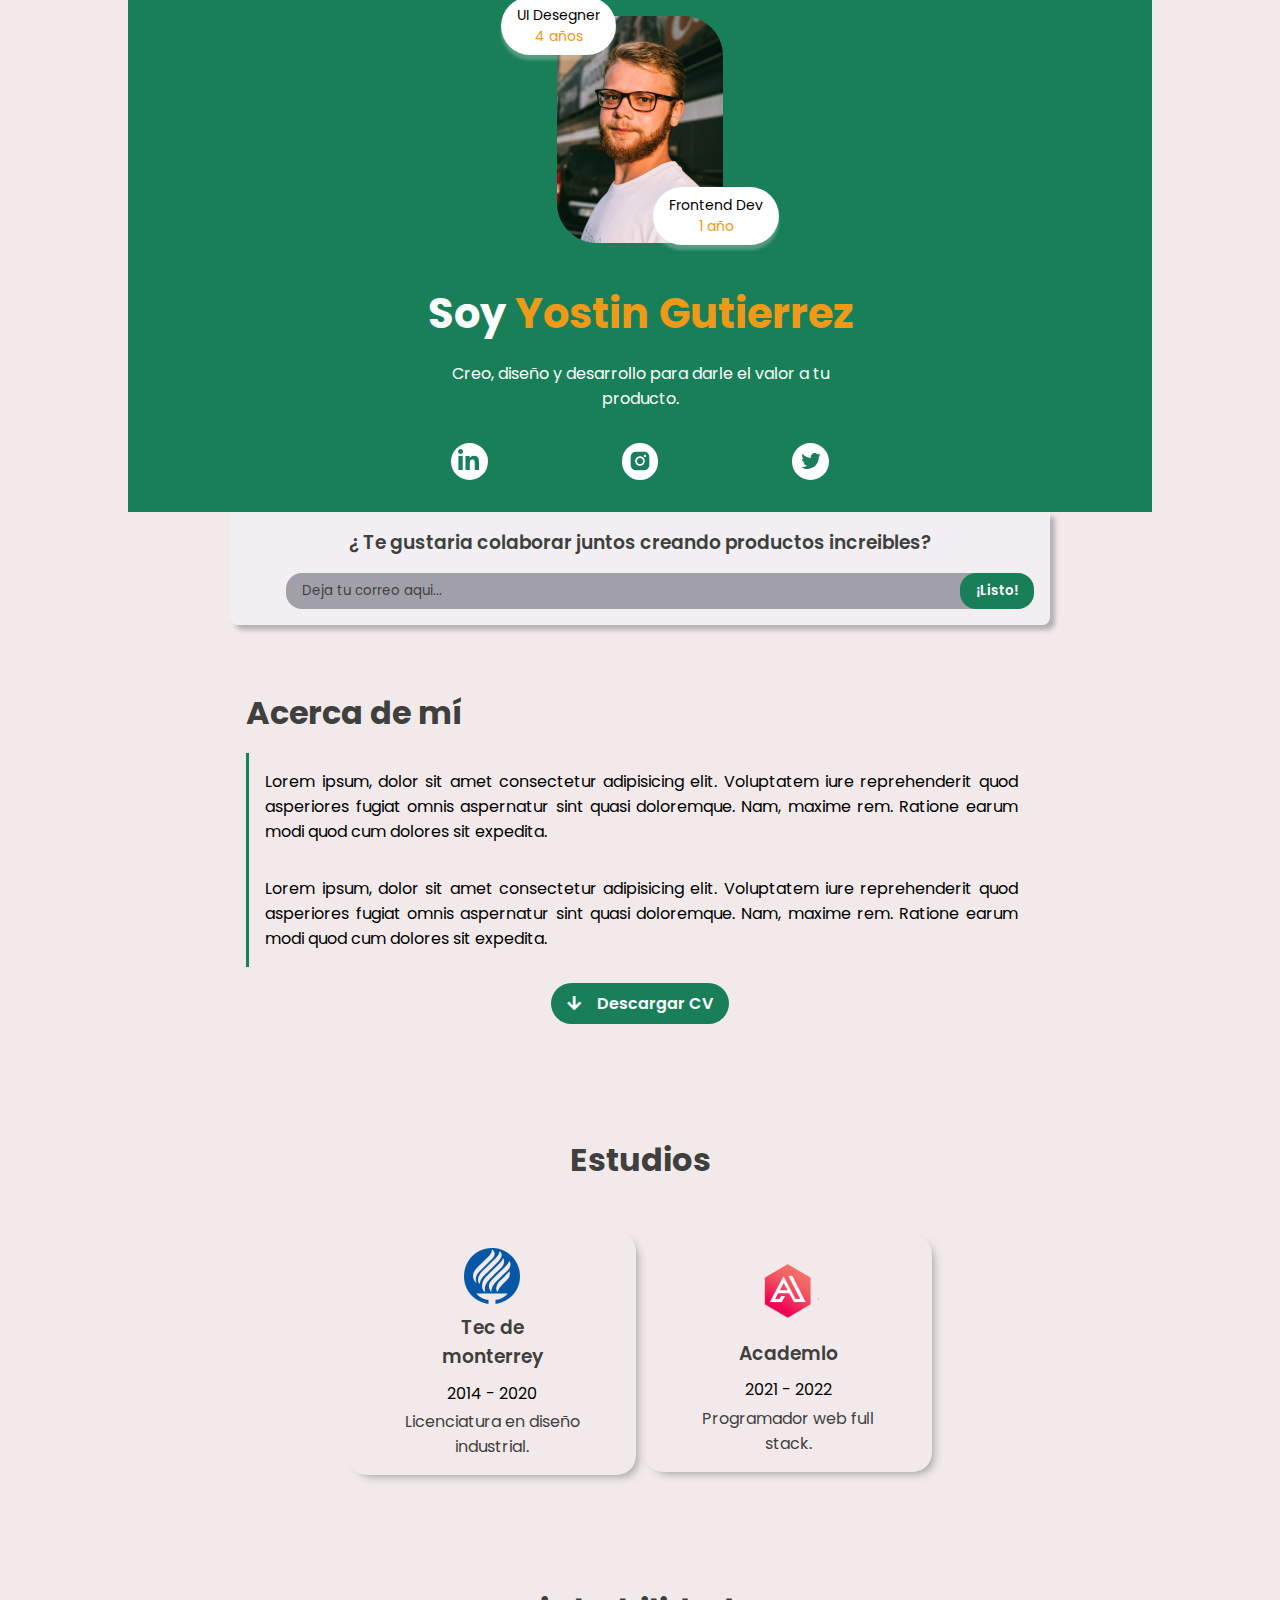
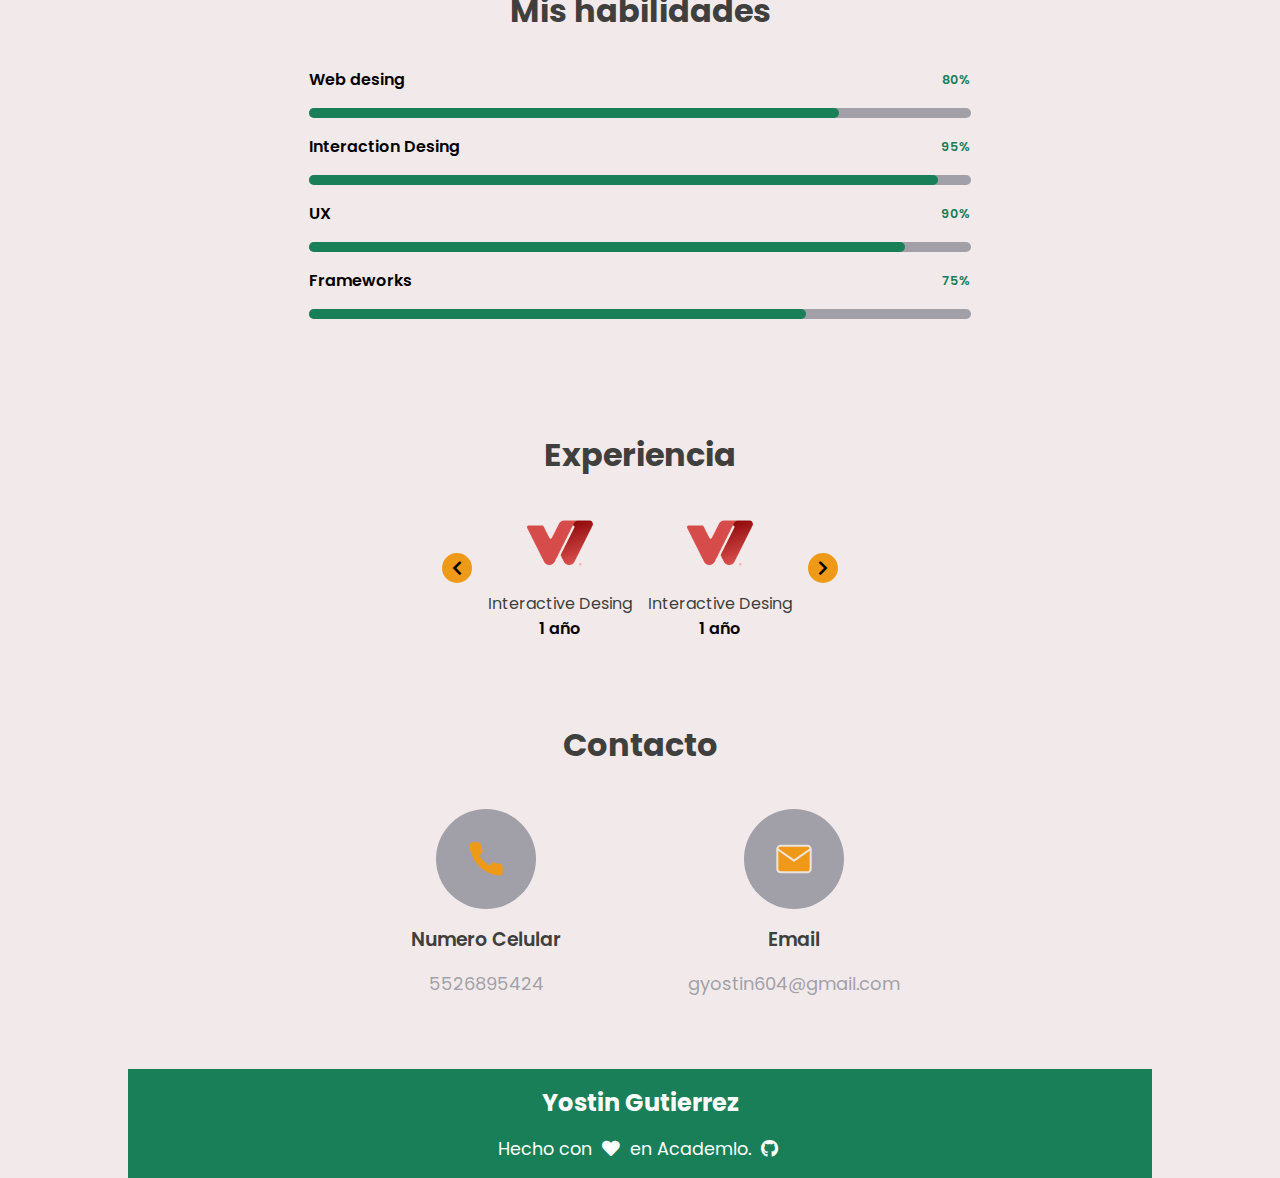
==== index.html @ bbc4c065 "casi listo el desktop" ====
<!DOCTYPE html>
<html lang="en">
<head>
    <meta charset="UTF-8">
    <meta http-equiv="X-UA-Compatible" content="IE=edge">
    <meta name="viewport" content="width=device-width, initial-scale=1.0">
    <title>Porfolio - Yostin</title>

    <!-- icon web -->
    <link rel="icon" href="./Logos-Imágenes/Google.png">

    <!-- cdn´s -->
    <link rel="stylesheet" href="https://cdnjs.cloudflare.com/ajax/libs/font-awesome/5.15.4/css/all.min.css" />
    <link rel="stylesheet" href="https://cdn.jsdelivr.net/npm/swiper@8/swiper-bundle.min.css" />

    <!-- style -->
    <link rel="stylesheet" href="./src/style.css">
</head>
<body>

  <div class="content">
    <section class="profile">
        <div class="content__profile">
            <div class="photo__profile">
              <p class="uiD">
                UI Desegner
                <span class="years">4 años</span>
              </p>
              <div class="profile__img">
                <img src="../Logos-Imágenes/person 2.png" alt="dev" />
              </div>
              <p class="tecnology">
                Frontend Dev
                <span class="years"> 1 año</span>
              </p>
            </div>

            <div class="content__title">
              <div class="title">
                <h1>Soy <span class="years">Yostin Gutierrez</span></h1>
              </div>

              <div class="description">
                <p class="description__paragraph">
                  Creo, diseño y desarrollo para darle el valor a tu producto.
                </p>
              </div>
            </div>
        </div>

          <div class="content__socials">
            <div class="social">
              <div class="redes">
                <svg
                  width="24"
                  height="24"
                  viewBox="0 0 24 24"
                  fill="none"
                  xmlns="http://www.w3.org/2000/svg"
                >
                  <g clip-path="url(#clip0_55_764)">
                    <path
                      d="M5.74446 21H1.39071V6.9795H5.74446V21ZM3.56496 5.067C2.17296 5.067 1.04346 3.9135 1.04346 2.5215C1.04346 1.85276 1.30911 1.2114 1.78199 0.73853C2.25486 0.265657 2.89621 0 3.56496 0C4.2337 0 4.87505 0.265657 5.34793 0.73853C5.8208 1.2114 6.08646 1.85276 6.08646 2.5215C6.08646 3.9135 4.95696 5.067 3.56496 5.067ZM22.039 21H17.695V14.175C17.695 12.5482 17.662 10.4625 15.4315 10.4625C13.168 10.4625 12.8207 12.2295 12.8207 14.058V21H8.47146V6.9795H12.6467V8.892H12.7075C13.2887 7.79025 14.7085 6.62775 16.8265 6.62775C21.2327 6.62775 22.0427 9.5295 22.0427 13.2983V21H22.039Z"
                      fill="#197F5B"
                    />
                  </g>
                  <defs>
                    <clipPath id="clip0_55_764">
                      <rect width="24" height="24" fill="white" />
                    </clipPath>
                  </defs>
                </svg>
              </div>

              <div class="redes">
                <svg
                  width="24"
                  height="24"
                  viewBox="0 0 24 24"
                  fill="none"
                  xmlns="http://www.w3.org/2000/svg"
                >
                  <path
                    d="M12.0001 8.87579C10.2798 8.87579 8.8759 10.2797 8.8759 12C8.8759 13.7203 10.2798 15.1242 12.0001 15.1242C13.7204 15.1242 15.1243 13.7203 15.1243 12C15.1243 10.2797 13.7204 8.87579 12.0001 8.87579ZM21.3704 12C21.3704 10.7063 21.3822 9.42423 21.3095 8.13282C21.2368 6.63282 20.8947 5.30157 19.7978 4.2047C18.6986 3.10548 17.3697 2.76564 15.8697 2.69298C14.5759 2.62033 13.2939 2.63204 12.0025 2.63204C10.7087 2.63204 9.42668 2.62033 8.13527 2.69298C6.63527 2.76564 5.30402 3.10783 4.20714 4.2047C3.10792 5.30392 2.76808 6.63282 2.69542 8.13282C2.62277 9.42657 2.63449 10.7086 2.63449 12C2.63449 13.2914 2.62277 14.5758 2.69542 15.8672C2.76808 17.3672 3.11027 18.6984 4.20714 19.7953C5.30636 20.8945 6.63527 21.2344 8.13527 21.307C9.42902 21.3797 10.7111 21.368 12.0025 21.368C13.2962 21.368 14.5782 21.3797 15.8697 21.307C17.3697 21.2344 18.7009 20.8922 19.7978 19.7953C20.897 18.6961 21.2368 17.3672 21.3095 15.8672C21.3845 14.5758 21.3704 13.2938 21.3704 12V12ZM12.0001 16.807C9.33996 16.807 7.19308 14.6602 7.19308 12C7.19308 9.33985 9.33996 7.19298 12.0001 7.19298C14.6603 7.19298 16.8072 9.33985 16.8072 12C16.8072 14.6602 14.6603 16.807 12.0001 16.807ZM17.004 8.11876C16.3829 8.11876 15.8814 7.6172 15.8814 6.99611C15.8814 6.37501 16.3829 5.87345 17.004 5.87345C17.6251 5.87345 18.1267 6.37501 18.1267 6.99611C18.1269 7.14359 18.098 7.28966 18.0416 7.42595C17.9853 7.56224 17.9026 7.68607 17.7983 7.79036C17.694 7.89464 17.5702 7.97733 17.4339 8.03368C17.2976 8.09003 17.1515 8.11895 17.004 8.11876V8.11876Z"
                    fill="#197F5B"
                  />
                </svg>
              </div>

              <div class="redes">
                <svg
                  width="24"
                  height="24"
                  viewBox="0 0 24 24"
                  fill="none"
                  xmlns="http://www.w3.org/2000/svg"
                >
                  <path
                    d="M21.7499 5.96017C21.0327 6.26954 20.2522 6.4922 19.4483 6.57892C20.283 6.08306 20.908 5.2997 21.2061 4.37579C20.4229 4.8417 19.5649 5.16841 18.6702 5.34142C18.2962 4.94163 17.844 4.62315 17.3415 4.40581C16.8391 4.18847 16.2973 4.07693 15.7499 4.07813C13.535 4.07813 11.7538 5.87345 11.7538 8.07658C11.7538 8.38595 11.7913 8.69533 11.8522 8.99298C8.53584 8.81954 5.57802 7.23517 3.61162 4.80939C3.25332 5.42137 3.06556 6.1182 3.06787 6.82736C3.06787 8.21486 3.77334 9.43829 4.84912 10.1578C4.21515 10.1329 3.59602 9.9586 3.04209 9.64923V9.69845C3.04209 11.6414 4.41553 13.2516 6.24599 13.6219C5.9023 13.7112 5.54874 13.7568 5.19365 13.7578C4.93349 13.7578 4.6874 13.732 4.43896 13.6969C4.94521 15.2813 6.41943 16.4321 8.1749 16.4696C6.80146 17.5453 5.08115 18.1781 3.21318 18.1781C2.87803 18.1781 2.56865 18.1664 2.24756 18.1289C4.01943 19.2656 6.12177 19.9219 8.38583 19.9219C15.7358 19.9219 19.7577 13.8328 19.7577 8.54767C19.7577 8.37423 19.7577 8.20079 19.746 8.02736C20.5241 7.45782 21.2061 6.75236 21.7499 5.96017Z"
                    fill="#197F5B"
                  />
                </svg>
              </div>
            </div>
          </div>
    </section>

    <section class="colaboration">
        <h3 class="question">
            ¿ Te gustaria colaborar juntos creando productos increibles?
        </h3>
        
        <div class="email-contact">
            <input type="text" placeholder="Deja tu correo aqui...">
            <button class="btn">¡Listo!</button>
        </div>
    </section>

    <section class="about">
      <div class="content-about">
        <h2 class="about__title">
            Acerca de mí
        </h2>

        <article>
            <p class="about__paragraph">
                Lorem ipsum, dolor sit amet consectetur adipisicing elit. Voluptatem iure reprehenderit quod asperiores fugiat omnis aspernatur sint quasi doloremque. Nam, maxime rem. Ratione earum modi quod cum dolores sit expedita.
            </p>
            <p class="about__paragraph">
                Lorem ipsum, dolor sit amet consectetur adipisicing elit. Voluptatem iure reprehenderit quod asperiores fugiat omnis aspernatur sint quasi doloremque. Nam, maxime rem. Ratione earum modi quod cum dolores sit expedita.
            </p>
        </article>

        <div class="content__download">
            <i class="fa fa-arrow-down icon"></i>
            <a href="#" class="download" download="Yostin CV">Descargar CV</a>
        </div>
      </div>
    </section>

    <section class="studie">
        <h2 class="studies__title">
            Estudios
        </h2>

        <div class="studies__experience">
            <div class="hability">
                <img src="../Logos-Imágenes/Tec.png" alt="tec">

                <h3 class="hability__subtitle">
                    Tec de monterrey
                </h3>

                <p class="hability__date">
                    2014 - 2020
                </p>

                <p class="hability__description">
                    Licenciatura en diseño industrial.
                </p>
            </div>

            <div class="hability">
              <img src="./Logos-Imágenes/logo_academlo.png" alt="academlo">

              <h3 class="hability__subtitle">
                  Academlo
              </h3>

              <p class="hability__date">
                  2021 - 2022
              </p>

              <p class="hability__description">
                  Programador web full stack.
              </p>
          </div>
        </div>
    </section>

    <section class="content__skills">
        <h2 class="skill__title"> Mis habilidades</h2>
        <div class="skill">
            <div class="skill__range">
                <p class="skill__subtitle">
                Web desing
                </p>
                <span class="skill__percentage">80%</span>
            </div>
            <div class="skill__progress">
                <span></span>
            </div>

            <div class="skill__range">
                <p class="skill__subtitle">
                Interaction Desing
                </p>
                <span class="skill__percentage">95%</span>
            </div>
            <div class="skill__progress">
                <span></span>
            </div>

            <div class="skill__range">
                <p class="skill__subtitle">
                UX
                </p>
                <span class="skill__percentage">90%</span>
            </div>
            <div class="skill__progress">
                <span></span>
            </div>

            <div class="skill__range">
                <p class="skill__subtitle">
                Frameworks
                </p>
                <span class="skill__percentage">75%</span>
            </div>
            <div class="skill__progress">
                <span></span>
            </div>
        </div>
    </section>

    <section class="experience">
        <h2 class="exp__title"> Experiencia</h2>

        <div class="expe__items">
          <i class="fas fa-chevron-left fa-icon"></i>
          <div class="expe__item">
            <img src="../Logos-Imágenes/Wizeline.png" alt="Wizeline">
            <p class="item__subtitle">
              Interactive Desing
            </p>
            <span class="year">1 año</span>
          </div>

          <div class="expe__item">
            <img src="../Logos-Imágenes/Wizeline.png" alt="Wizeline">
            <p class="item__subtitle">
              Interactive Desing
            </p>
            <span class="year">1 año</span>
          </div>
          <i class="fas fa-chevron-right fa-icon"></i>
        </div>
    </section>

    <!-- falta mi portafolio -->

    <section class="contact">
        <h2 class="contact__title">Contacto</h2>

        <div class="contact__items">
            <div class="contact__item">
                <div class="contact__img">
                    <img src="../Iconos/phone.svg" alt="phone">
                </div>

                <p class="contact__description">
                    Numero Celular
                </p>

                <span class="contact__numbers">
                    5526895424
                </span>
            </div>

            <div class="contact__item">
                <div class="contact__img">
                    <img src="../Iconos/mail.svg" alt="mail">
                </div>
                <p class="contact__description">
                    Email
                </p>
                <span class="contact__numbers">
                    gyostin604@gmail.com
                </span>
            </div>
        </div>
    </section>

    <footer>
        <div class="content-footer">
          <h2 class="foote-title">Yostin Gutierrez</h2>

          <p class="footer-paragraph">
              Hecho con <i class="fa fa-heart"></i> en Academlo. <a href="#"><i class="fab fa-github"></i></a>
          </p>
        </div>
    </footer>
  </div>


    <!-- scripts -->
    <script src="./main.js"></script>
    <script src="https://cdn.jsdelivr.net/npm/swiper@8/swiper-bundle.min.js"></script>
</body>
</html>
---- src/style.css ----
@import url('https://fonts.googleapis.com/css2?family=Poppins:wght@400;600&display=swap');

:root {
    /* ? colores */
    --primaryColor: #197f58;
    --secondColor: #ef9919;
    --backgroundContentColor: #f9f5f2;
    --textBodyColor: #3f3f3e;
    --textColorButtons: #ffffff;
    --backgroundInput: #94949dde;
    --backgroundColorContact: #f0f0f4be;

    font-size: 16px;
}

* {
    margin: 0;
    padding: 0;
    box-sizing: border-box;
    font-family: 'Poppins', sans-serif;
    user-select: none;
    text-decoration: none;
    list-style: none;
}

body {
    background-color: rgb(242, 234, 234);
}

section {
    width: 100%;
    display: flex;
    justify-content: center;
    align-items: center;
    flex-direction: column;

    text-align: center;
}

.years {
    color: var(--secondColor);
}

.profile {
    background-color: var(--primaryColor);
}

.content {
    max-width: 1024px;
    display: flex;
    justify-content: center;
    align-items: center;
    flex-direction: column;
    margin: auto;
}


/* ! perfil */

.content__profile {
    display: flex;
    justify-content: center;
    align-items: center;
    flex-direction: column;
    gap: 1rem;
}

.photo__profile {
    padding: 1rem;

    position: relative;
}

.photo__profile .uiD {
    display: flex;
    justify-content: center;
    align-items: center;
    flex-direction: column;
    background-color: var(--textColorButtons);
    box-shadow: 0px 5px 3px 0px rgba(246, 244, 244, 0.264);
    padding: 0.5rem 1rem;
    border-radius: 2rem;
    font-size: 14px;


    position: absolute;
    top: -3px;
    left: -40px;
}

.photo__profile .tecnology {
    display: flex;
    justify-content: center;
    align-items: center;
    flex-direction: column;
    background-color: var(--textColorButtons);
    box-shadow: 0px 5px 3px 0px rgba(246, 244, 244, 0.264);
    padding: 0.5rem 1rem;
    border-radius: 2rem;
    font-size: 14px;


    position: absolute;
    bottom: 21px;
    right: -40px;
}

.content__title {
    display: flex;
    justify-content: center;
    align-items: center;
    flex-direction: column;
    gap: 1rem;
}

.content__title .title {
    color: var(--textColorButtons);
    font-weight: 400;
    font-size: 1.3rem;
}

.content__title .description {
    display: flex;
    justify-content: center;
    align-items: center;
    flex-direction: column;
}

.content__title .description__paragraph {
    width: 90%;
    text-align: center;
    color: var(--textColorButtons);
    margin-bottom: 1rem;
}

.content__socials {
    width: 100%;
    display: flex;
    justify-content: center;
    align-items: center;
}

.content__socials .social {
    width: 50%;
    display: flex;
    justify-content: space-around;
    align-items: center;
}

.content__socials .social .redes {
    display: flex;
    justify-content: center;
    align-items: center;
    padding: 0.4rem;
    border-radius: 50%;
    background-color: #ffffff;
    margin: 1rem 0 2rem 0;
}

/* ! Question */

.colaboration {
    width: 90%;
    display: flex;
    justify-content: center;
    align-items: center;
    margin: auto;
    padding: 1rem;
    border-bottom-left-radius: .5rem;
    border-bottom-right-radius: .5rem;
    box-shadow: 5px 5px 5px 0px rgba(179,175,179,1);
    gap: 1rem;
    flex-direction: column;
    background-color: var(--backgroundColorContact);

    z-index: 1000;
    position: relative;
}

.colaboration .question {
    text-align: center;
    color: var(--textBodyColor);
    font-weight: 600;
}

.colaboration .email-contact {
    display: flex;
    justify-content: center;
    align-items: center;
    width: 100%;
    position: relative;
}

.colaboration .email-contact input {
    width: 90%;
    border: none;
    padding: .5rem 1rem; 
    background-color: var(--backgroundInput);
    font-weight: 400;
    border-radius: 1rem;
}

.colaboration .email-contact input:focus {
    outline: none;
}

.colaboration .email-contact input::placeholder {
    color: var(--textBodyColor);
}

.colaboration .email-contact .btn {
    font-weight: 600;
    padding: .5rem 1rem;
    border: none;
    position: absolute;
    bottom: 0;
    right: 0;
    border-radius: 1rem;
    background-color: var(--primaryColor);
    color: var(--textColorButtons);
    cursor: pointer;
}

/* ! Acerca de mi */

.about {
    width: 100%;
    display: flex;
    justify-content: center;
    align-items: center;
    flex-direction: column;
    gap: 1.3rem;
    margin: auto;
    margin-top: 3rem;
    margin-bottom: 5rem; /* Eliminar */
    padding: 1rem;
}

.content-about {
    width: 100%;
    display: flex;
    justify-content: center;
    align-items: center;
    flex-direction: column;
    margin: auto;
    gap: 1rem;
}

.content-about .about__title {
    font-size: 2rem;
    align-self: start;
    color: var(--textBodyColor);
    font-weight: bold;
}

.content-about .about__paragraph {
    padding: 1rem;
    text-align: justify;
    align-self: flex-start;
    border-left: 3px solid var(--primaryColor);
}

.content__download {
    display: flex;
    justify-content: center;
    align-items: center;
    text-align: center;
    gap: 1rem;

    background-color: var(--primaryColor);
    padding: .5rem 1rem;
    border-radius: 1.5rem;
    cursor: pointer;
}

.content__download .icon {
    font-size: 1rem;
    color: var(--textColorButtons);
}

.content__download .download {
    font-weight: 600;
    color: var(--textColorButtons);
}

/* ! estudios */

.studie {
    width: 100%;
    padding: 1rem;
    margin-bottom: 4rem;
}

.studie .studies__title {
    font-size: 2rem;
    color: var(--textBodyColor);
    margin-bottom: 2rem;
}

.studies__experience {
    width: 100%;
    display: flex;
    justify-content: center;
    align-items: center;
    flex-direction: column;
    gap: 1.4rem;

    padding: 1rem;
}

.studies__experience .hability {
    width: 60%;
    display: flex;
    justify-content: center;
    align-items: center;
    flex-direction: column;
    gap: .2rem;
    background-color: var();

    padding: 3rem 1rem;
    border-radius: 1.2rem;
    box-shadow: 5px 5px 10px -4px rgba(153,153,153,1);
}

.hability .hability__subtitle {
    width: 80%;
    text-align: center;
    font-weight: 600;
    color: var(--textBodyColor);
    padding: .4rem;
}

.hability .hability__description {
    text-align: center;
    font-weight: 400;
    color: var(--textBodyColor);
}

/* ! Skills */

.content__skills {
    display: flex;
    justify-content: center;
    align-items: center;
    flex-direction: column;
    gap: 1rem;
    padding: 1rem;


    margin-bottom: 5rem;
}

.skill__title {
    font-size: 2rem;
    color: var(--textBodyColor);
}

.skill {
    width: 100%;
    display: flex;
    justify-content: center;
    align-items: center;
    flex-direction: column;
    gap: 1rem;
    padding: 1rem;
}

.skill .skill__range {
    width: 100%;
    display: flex;
    justify-content: space-between;
    align-items: center;
}

.skill__range .skill__subtitle {
    font-weight: 600;
}

.skill__range .skill__percentage {
    color: var(--primaryColor);
    font-weight: 600;
    font-size: .8rem;
}

.skill .skill__progress {
    width: 100%;
    height: 10px;
    border-radius: 1rem;
    position: relative;
    display: flex;

    background-color: var(--backgroundInput);
}

.skill .skill__progress span {
    height: 10px;
    background-color: var(--primaryColor);
    border-radius: 1rem;

    position: absolute;
}

.skill .skill__progress:nth-child(2) span {
    width: 80%;
}

.skill .skill__progress:nth-child(4) span {
    width: 95%;
}

.skill .skill__progress:nth-child(6) span {
    width: 90%;
}

.skill .skill__progress:nth-child(8) span {
    width: 75%;
}

/* ! Experiencias */

.experience {
    width: 100%;
    margin-bottom: 4rem;
}

.experience .exp__title {
    font-size: 2rem;
    color: var(--textBodyColor);
}

.expe__items {
    display: flex;
    justify-content: center;
    align-items: center;
    gap: 1rem;
    padding: 1rem;
}

.expe__items .fa-icon {
    width: 30px;
    height: 30px;
    line-height: 30px;
    display: flex;
    justify-content: center;
    align-items: center;
    border-radius: 50%;
    cursor: pointer;
    background-color: var(--secondColor);
}

.expe__item {
    display: flex;
    justify-content: center;
    align-items: center;
    flex-direction: column;
    text-align: center;
}

.expe__item .item__subtitle {
    color: var(--textBodyColor);
    font-weight: 400;
}

.expe__item .year {
    font-weight: 600;
}

.desktop {
    display: none;
}

/* ! Contacto */

.contact {
    width: 100%;
    display: flex;
    justify-content: center;
    align-items: center;
    flex-direction: column;
    gap: 2rem;
    margin-bottom: 4rem; /* eliminar */
}

.contact .contact__title {
    font-size: 2rem;
    color: var(--textBodyColor);
}

.contact__items {
    display: grid;
    grid-template-columns: repeat(2, 1fr);
    gap: 1rem;
}

.contact__item {
    display: flex;
    justify-content: center;
    align-items: center;
    flex-direction: column;
    gap: 1rem;
    padding: .5rem;
}

.contact__img {
    width: 100px;
    height: 100px;
    border-radius: 50%;
    display: flex;
    justify-content: center;
    align-items: center;
    text-align: center;
    padding: 1rem;
    background-color: var(--backgroundInput);
}

.contact__item .contact__description {
    font-size: 19px;
    font-weight: 600;
    color: var(--textBodyColor);
}

.contact__item .contact__numbers {
    font-weight: 400;
    font-size: 18px;
    color: var(--backgroundInput);
}

/* ! Footer */

footer {
    width: 100%;
    text-align: center;
    background-color: var(--primaryColor);
    padding: 1rem;
    display: flex;
    justify-content: center;
    align-items: center;
    flex-direction: column;
}

footer .foote-title {
    color: var(--textColorButtons);
    font-size: 1.5rem;

    margin-bottom: 1rem;
}

footer .footer-paragraph {
    color: var(--textColorButtons);
    font-size: 1.1rem;
    font-weight: 400;
}

.footer-paragraph i{
    margin: 0 5px;
}

.footer-paragraph a {
    color: var(--textColorButtons);
}


/* medias Queris */

@media (min-width: 700px) {
    .colaboration {
        width: 80%;
    }

    .about {
        width: 80%;
    }

    .studies__experience {
        flex-direction: row;
        gap: .5rem;
    }

    .studies__experience .hability {
        width: 30%;
        padding: 1rem 3rem;
    }

    .skill {
        width: 70%;
    }

    .contact__items {
        gap: 5rem;
    }
}
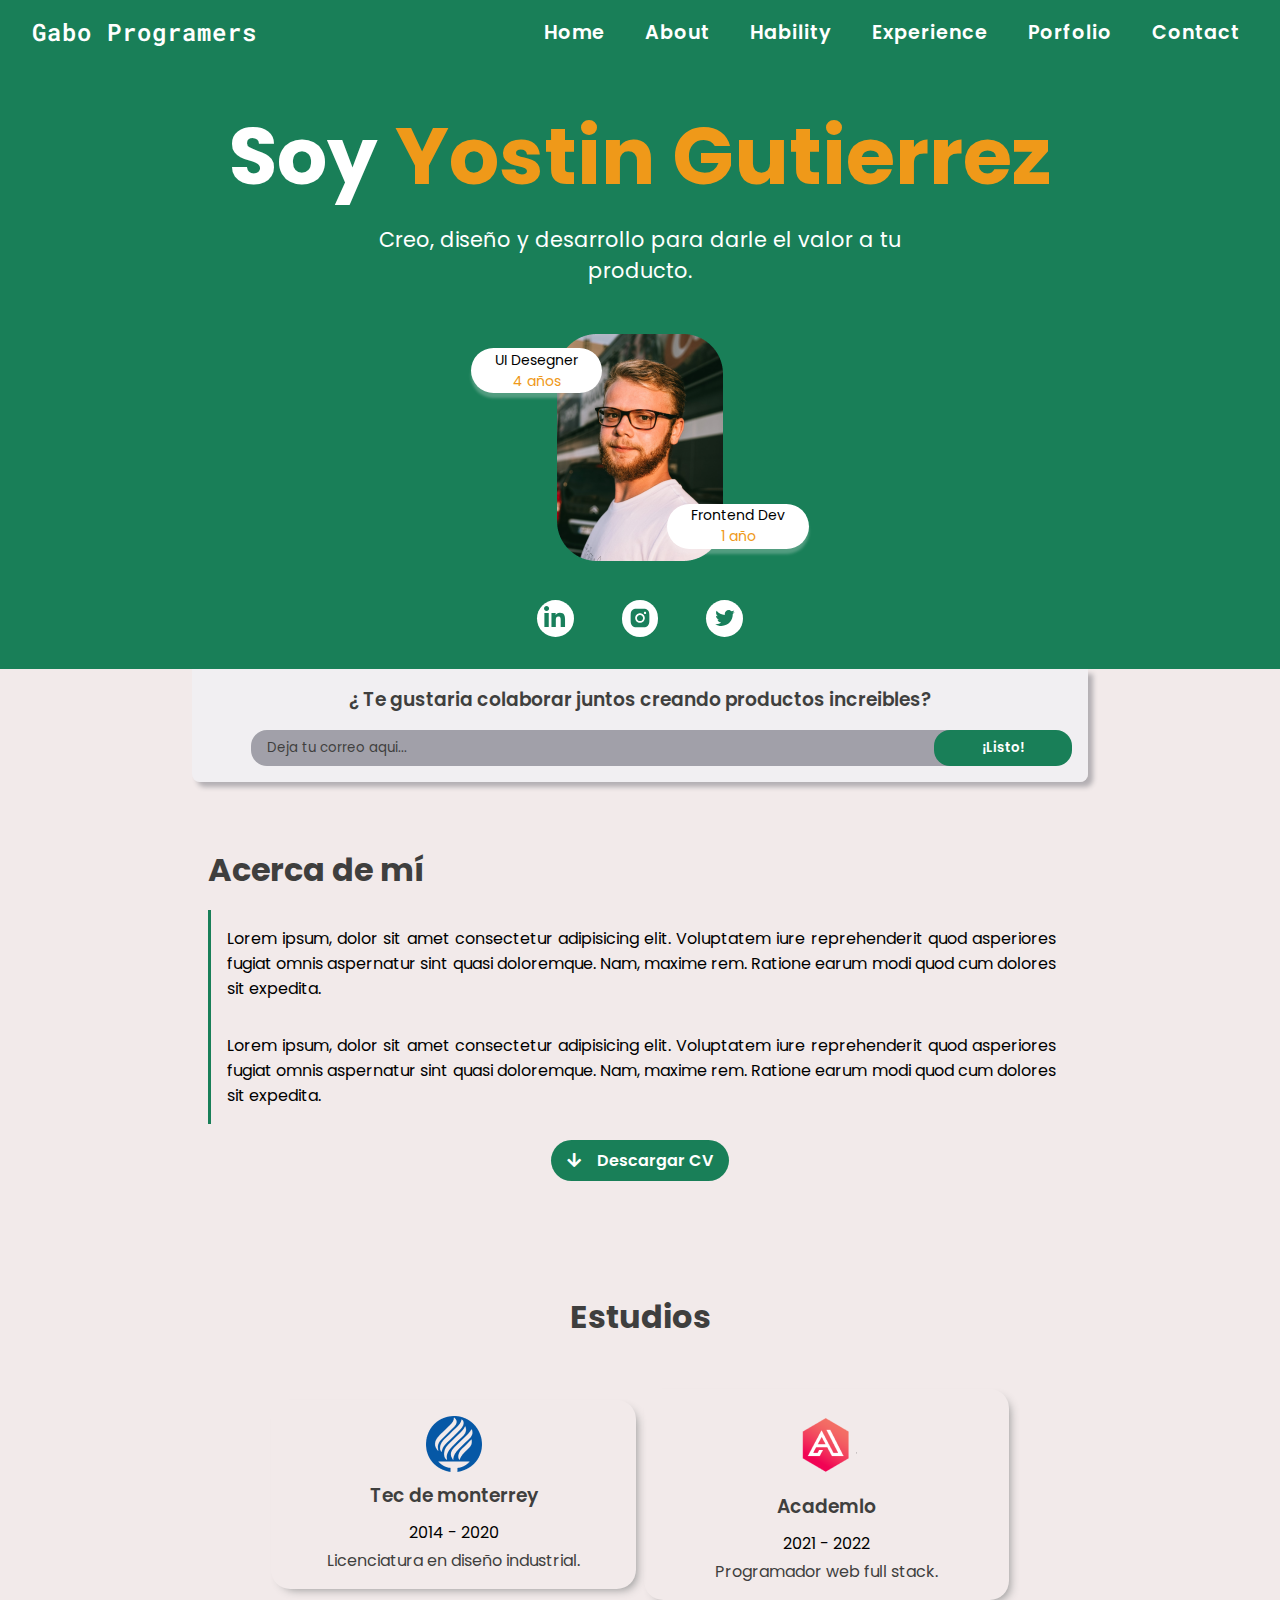
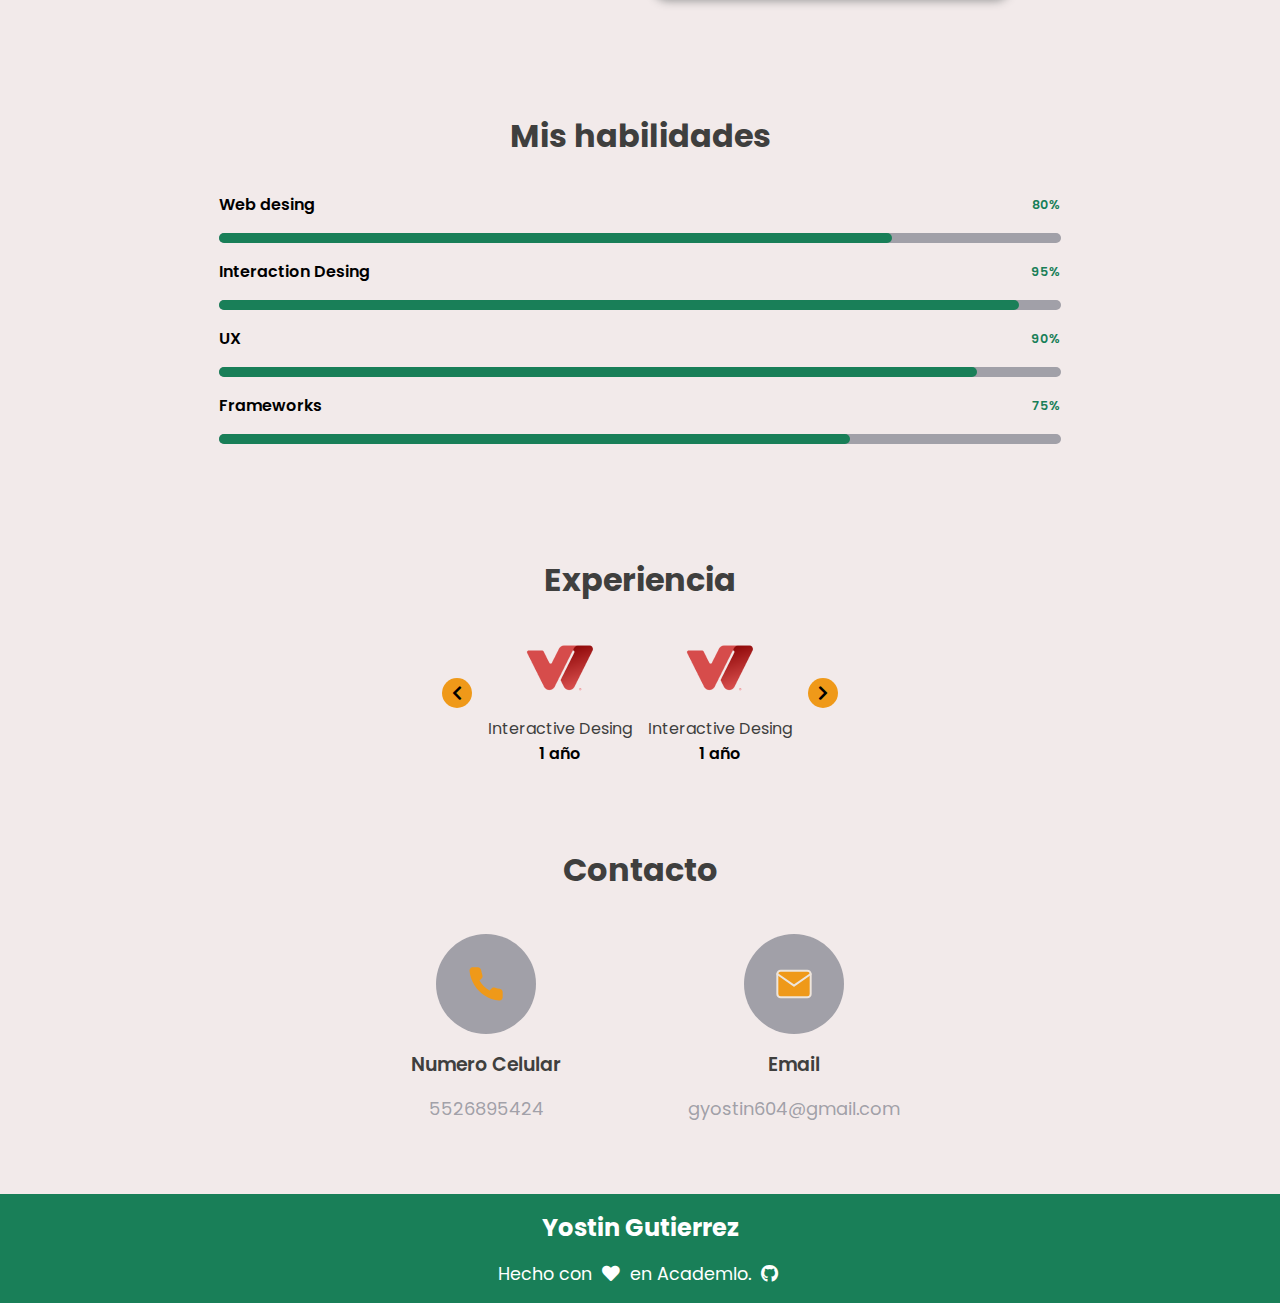
==== commit 43ffe90b: "haciendo arreglos finales" ====
--- a/index.html
+++ b/index.html
@@ -19,16 +19,36 @@
 <body>
 
   <div class="content">
-    <section class="profile">
+
+    <section>
+      <nav class="navbar">
+        <a href="#" class="logo">Gabo Programers</a>
+
+        <ul class="menu">
+          <li><a href="#home">Home</a></li>
+          <li><a href="#about">About</a></li>
+          <li><a href="#hability">Hability</a></li>
+          <li><a href="#experience">Experience</a></li>
+          <li><a href="#">Porfolio</a></li>
+          <li><a href="#contact">Contact</a></li>
+        </ul>
+
+        <div class="fas fa-bars icons"></div>
+      </nav>
+    </section>
+    
+    <section class="profile" id="home">
         <div class="content__profile">
             <div class="photo__profile">
               <p class="uiD">
                 UI Desegner
                 <span class="years">4 años</span>
               </p>
+
               <div class="profile__img">
                 <img src="../Logos-Imágenes/person 2.png" alt="dev" />
               </div>
+
               <p class="tecnology">
                 Frontend Dev
                 <span class="years"> 1 año</span>
@@ -48,7 +68,7 @@
             </div>
         </div>
 
-          <div class="content__socials">
+        <div class="content__socials">
             <div class="social">
               <div class="redes">
                 <svg
@@ -102,7 +122,10 @@
                 </svg>
               </div>
             </div>
-          </div>
+        </div>
+
+        <div class="border-left"></div>
+        <div class="border-right"></div>
     </section>
 
     <section class="colaboration">
@@ -116,7 +139,7 @@
         </div>
     </section>
 
-    <section class="about">
+    <section class="about" id="about">
       <div class="content-about">
         <h2 class="about__title">
             Acerca de mí
@@ -138,7 +161,7 @@
       </div>
     </section>
 
-    <section class="studie">
+    <section class="studie" id="studie">
         <h2 class="studies__title">
             Estudios
         </h2>
@@ -178,7 +201,7 @@
         </div>
     </section>
 
-    <section class="content__skills">
+    <section class="content__skills" id="hability">
         <h2 class="skill__title"> Mis habilidades</h2>
         <div class="skill">
             <div class="skill__range">
@@ -223,7 +246,7 @@
         </div>
     </section>
 
-    <section class="experience">
+    <section class="experience" id="experience">
         <h2 class="exp__title"> Experiencia</h2>
 
         <div class="expe__items">
@@ -249,7 +272,7 @@
 
     <!-- falta mi portafolio -->
 
-    <section class="contact">
+    <section class="contact" id="contact">
         <h2 class="contact__title">Contacto</h2>
 
         <div class="contact__items">
@@ -286,7 +309,7 @@
           <h2 class="foote-title">Yostin Gutierrez</h2>
 
           <p class="footer-paragraph">
-              Hecho con <i class="fa fa-heart"></i> en Academlo. <a href="#"><i class="fab fa-github"></i></a>
+              Hecho con <i class="fa fa-heart"></i> en Academlo. <a href="https://github.com/GaboProgramers/porfolio-bootcam" target="_blank"><i class="fab fa-github"></i></a>
           </p>
         </div>
     </footer>
@@ -294,7 +317,7 @@
 
 
     <!-- scripts -->
-    <script src="./main.js"></script>
+    <script src="./src/main.js"></script>
     <script src="https://cdn.jsdelivr.net/npm/swiper@8/swiper-bundle.min.js"></script>
 </body>
 </html>--- a/src/style.css
+++ b/src/style.css
@@ -1,4 +1,5 @@
 @import url('https://fonts.googleapis.com/css2?family=Poppins:wght@400;600&display=swap');
+@import url('https://fonts.googleapis.com/css2?family=Roboto+Mono:wght@600&display=swap');
 
 :root {
     /* ? colores */
@@ -19,8 +20,11 @@
     box-sizing: border-box;
     font-family: 'Poppins', sans-serif;
     user-select: none;
-    text-decoration: none;
-    list-style: none;
+}
+
+html {
+    scroll-behavior: smooth;
+    scroll-padding-top: 4rem;
 }
 
 body {
@@ -33,8 +37,15 @@
     justify-content: center;
     align-items: center;
     flex-direction: column;
-
-    text-align: center;
+}
+
+a {
+    text-decoration: none;
+    color: inherit;
+}
+
+ul {
+    list-style: none;
 }
 
 .years {
@@ -46,7 +57,7 @@
 }
 
 .content {
-    max-width: 1024px;
+    width: 100%;
     display: flex;
     justify-content: center;
     align-items: center;
@@ -54,15 +65,139 @@
     margin: auto;
 }
 
+/* ----------- */
+
+.navbar {
+    width: 100%;
+    height: 50px;
+    padding: 2rem 2rem;
+    position: fixed;
+    top: 0;
+    left: 0;
+    z-index: 2000;
+    background-color: var(--primaryColor);
+
+    display: flex;
+    justify-content: space-between;
+    align-items: center;
+}
+
+.navbar .logo {
+    font-weight: 600;
+    letter-spacing: 1px;
+    font-size: 1.5rem;
+    font-family: 'Roboto Mono', monospace;
+    color: var(--textColorButtons);
+}
+
+.navbar .logo:hover {
+    color: var(--secondColor);
+}
+
+.menu {
+    position: fixed;
+    top: 50px;
+    left: 0;
+    width: 50%;
+    height: 100vh;
+    background-color: var(--primaryColor);
+
+    display: flex;
+    justify-content: center;
+    flex-direction: column;
+    align-items: center;
+    gap: 1.5rem;
+
+    transform: translateX(-100%);
+    transition: transform 0.5s;
+}
+
+.menu a {
+    position: relative;
+    font-weight: 600;
+    letter-spacing: 1px;
+    font-size: 1.2rem;
+    padding: .5rem;
+    color: var(--textColorButtons);
+}
+
+.menu a:hover {
+    font-weight: bold;
+    color: var(--secondColor);
+}
+
+.menu a:hover::before {
+    content: "";
+    width: 100%;
+    height: 3px;
+    right: 0;
+    bottom: 0;
+    position: absolute;
+    background-color: var(--secondColor);
+}
+
+.menu-show {
+    transform: translateX(0);
+}
+
+.icons {
+    font-size: 2rem;
+    cursor: pointer;
+    color: var(--textColorButtons);
+}
+
+@media (min-width: 800px) {
+    .icons {
+        display: none;
+    }
+
+    .menu {
+        position: static;
+        width: auto;
+        height: auto;
+        flex-direction: row ;
+        transform: translateX(0);
+    }
+}
+
 
 /* ! perfil */
 
+.profile {
+    position: relative;
+    overflow: hidden;
+}
+
 .content__profile {
     display: flex;
     justify-content: center;
     align-items: center;
     flex-direction: column;
     gap: 1rem;
+
+    margin-top: 6rem;
+}
+
+.profile .border-left {
+    position: absolute;
+    width: 80px;
+    height: 220px;
+    background-color: rgb(242, 234, 234);
+
+    bottom: -100px;
+    left: -10px;
+    transform: rotate(140deg);
+}
+
+.profile .border-right {
+    position: absolute;
+    width: 80px;
+    height: 220px;
+    background-color: rgb(242, 234, 234);
+
+    bottom: -100px;
+    right: -10px;
+    transform: rotate(-140deg);
 }
 
 .photo__profile {
@@ -78,7 +213,7 @@
     flex-direction: column;
     background-color: var(--textColorButtons);
     box-shadow: 0px 5px 3px 0px rgba(246, 244, 244, 0.264);
-    padding: 0.5rem 1rem;
+    padding: 0.1rem 1.5rem;
     border-radius: 2rem;
     font-size: 14px;
 
@@ -95,7 +230,7 @@
     flex-direction: column;
     background-color: var(--textColorButtons);
     box-shadow: 0px 5px 3px 0px rgba(246, 244, 244, 0.264);
-    padding: 0.5rem 1rem;
+    padding: 0.1rem 1.5rem;
     border-radius: 2rem;
     font-size: 14px;
 
@@ -110,13 +245,14 @@
     justify-content: center;
     align-items: center;
     flex-direction: column;
-    gap: 1rem;
+    gap: .5rem;
 }
 
 .content__title .title {
     color: var(--textColorButtons);
     font-weight: 400;
     font-size: 1.3rem;
+    text-align: center;
 }
 
 .content__title .description {
@@ -155,6 +291,8 @@
     border-radius: 50%;
     background-color: #ffffff;
     margin: 1rem 0 2rem 0;
+    
+    cursor: pointer;
 }
 
 /* ! Question */
@@ -563,12 +701,55 @@
 /* medias Queris */
 
 @media (min-width: 700px) {
+    .profile .border-left,
+    .profile .border-right {
+        display: none;
+    }
+
+    .content__profile {
+        display: grid;
+        grid-template-columns: 1fr;
+        place-items: center;
+    }
+
+    .content__profile .photo__profile {
+        grid-column: 1 / 2;
+        grid-row: 2 /3;
+    }
+
+    .content__title .title {
+        font-size: 2.5rem;
+    }
+
+    .description .description__paragraph {
+        font-size: 1.3rem;
+    }
+
+    .photo__profile .uiD {
+        top: 30px;
+        left: -70px;
+    }
+    
+    .photo__profile .tecnology {
+        bottom: 35px;
+        right: -70px;
+    }
+
+    .content__socials .social {
+        justify-content: center;
+        gap: 3rem;
+    }
+
     .colaboration {
-        width: 80%;
-    }
+        width: 70%;
+    }
+
+    .colaboration .email-contact .btn {
+    padding: .5rem 3rem;
+}
 
     .about {
-        width: 80%;
+        width: 70%;
     }
 
     .studies__experience {
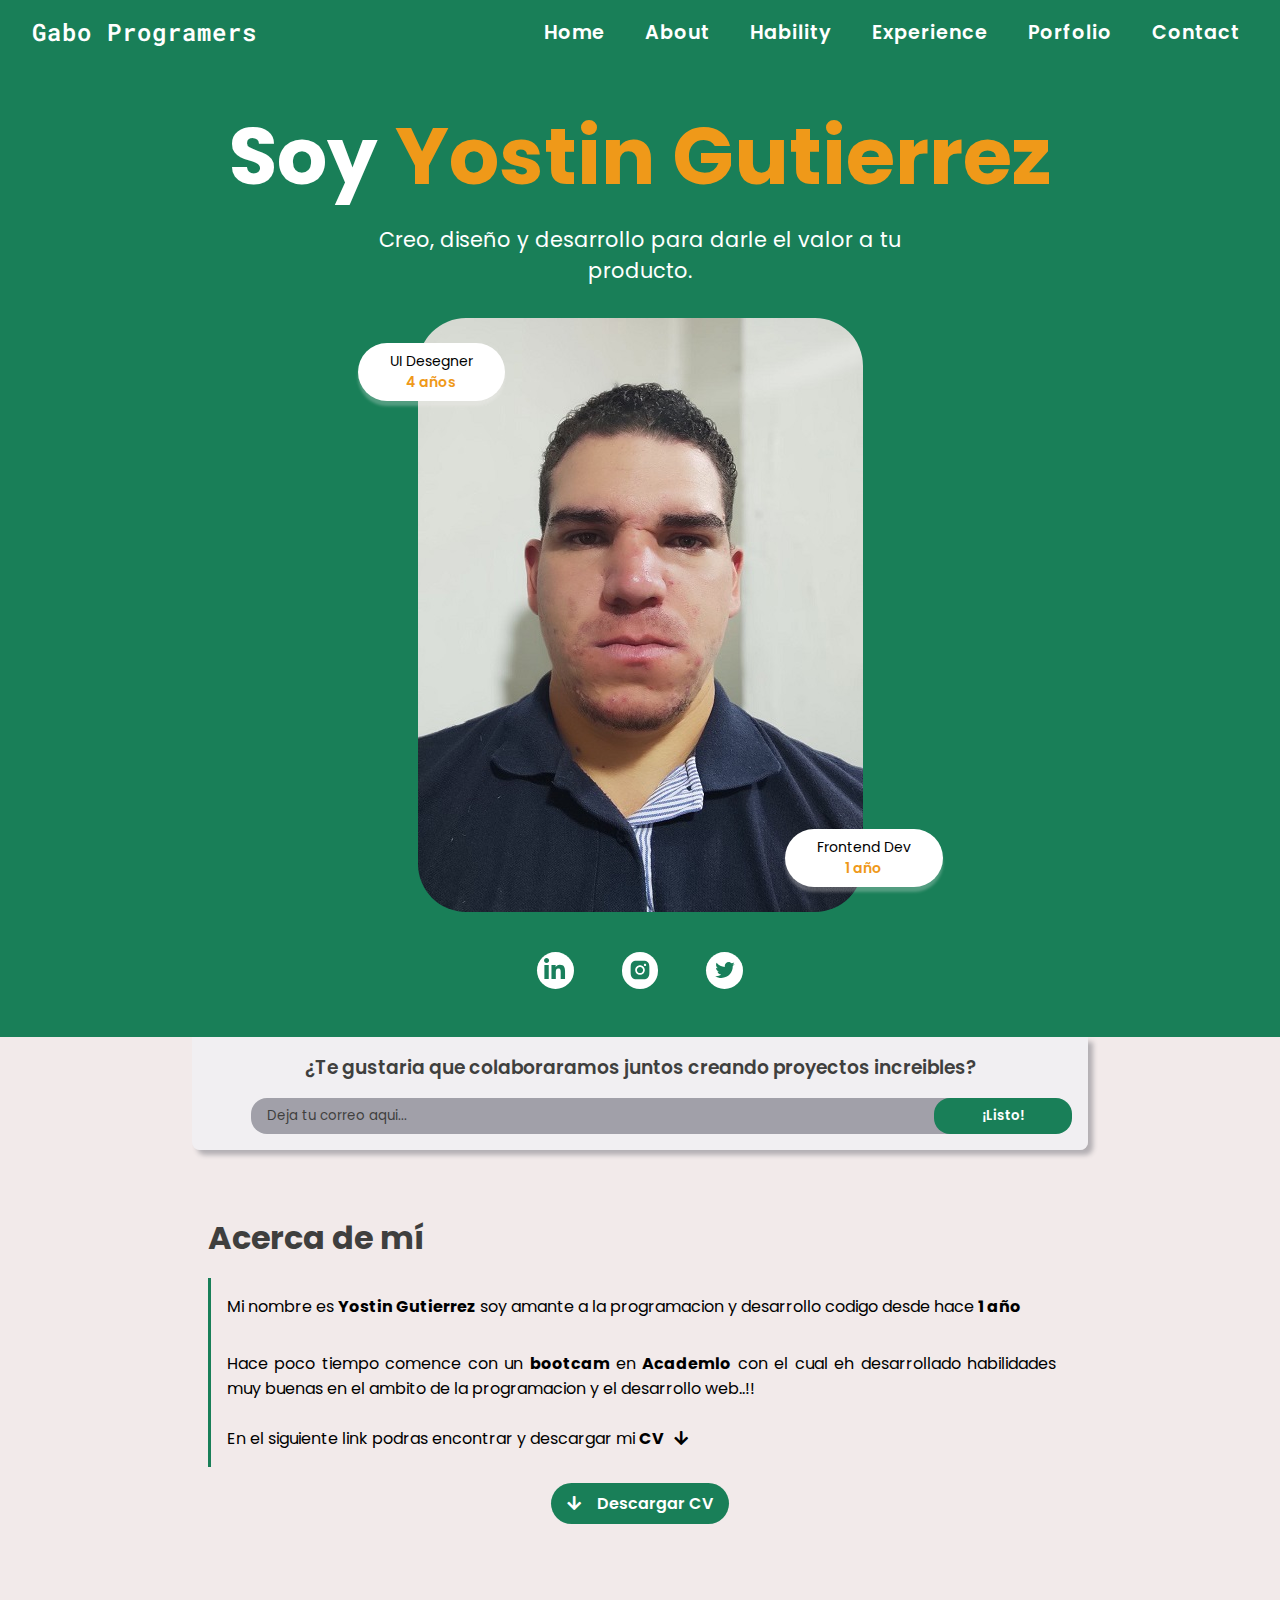
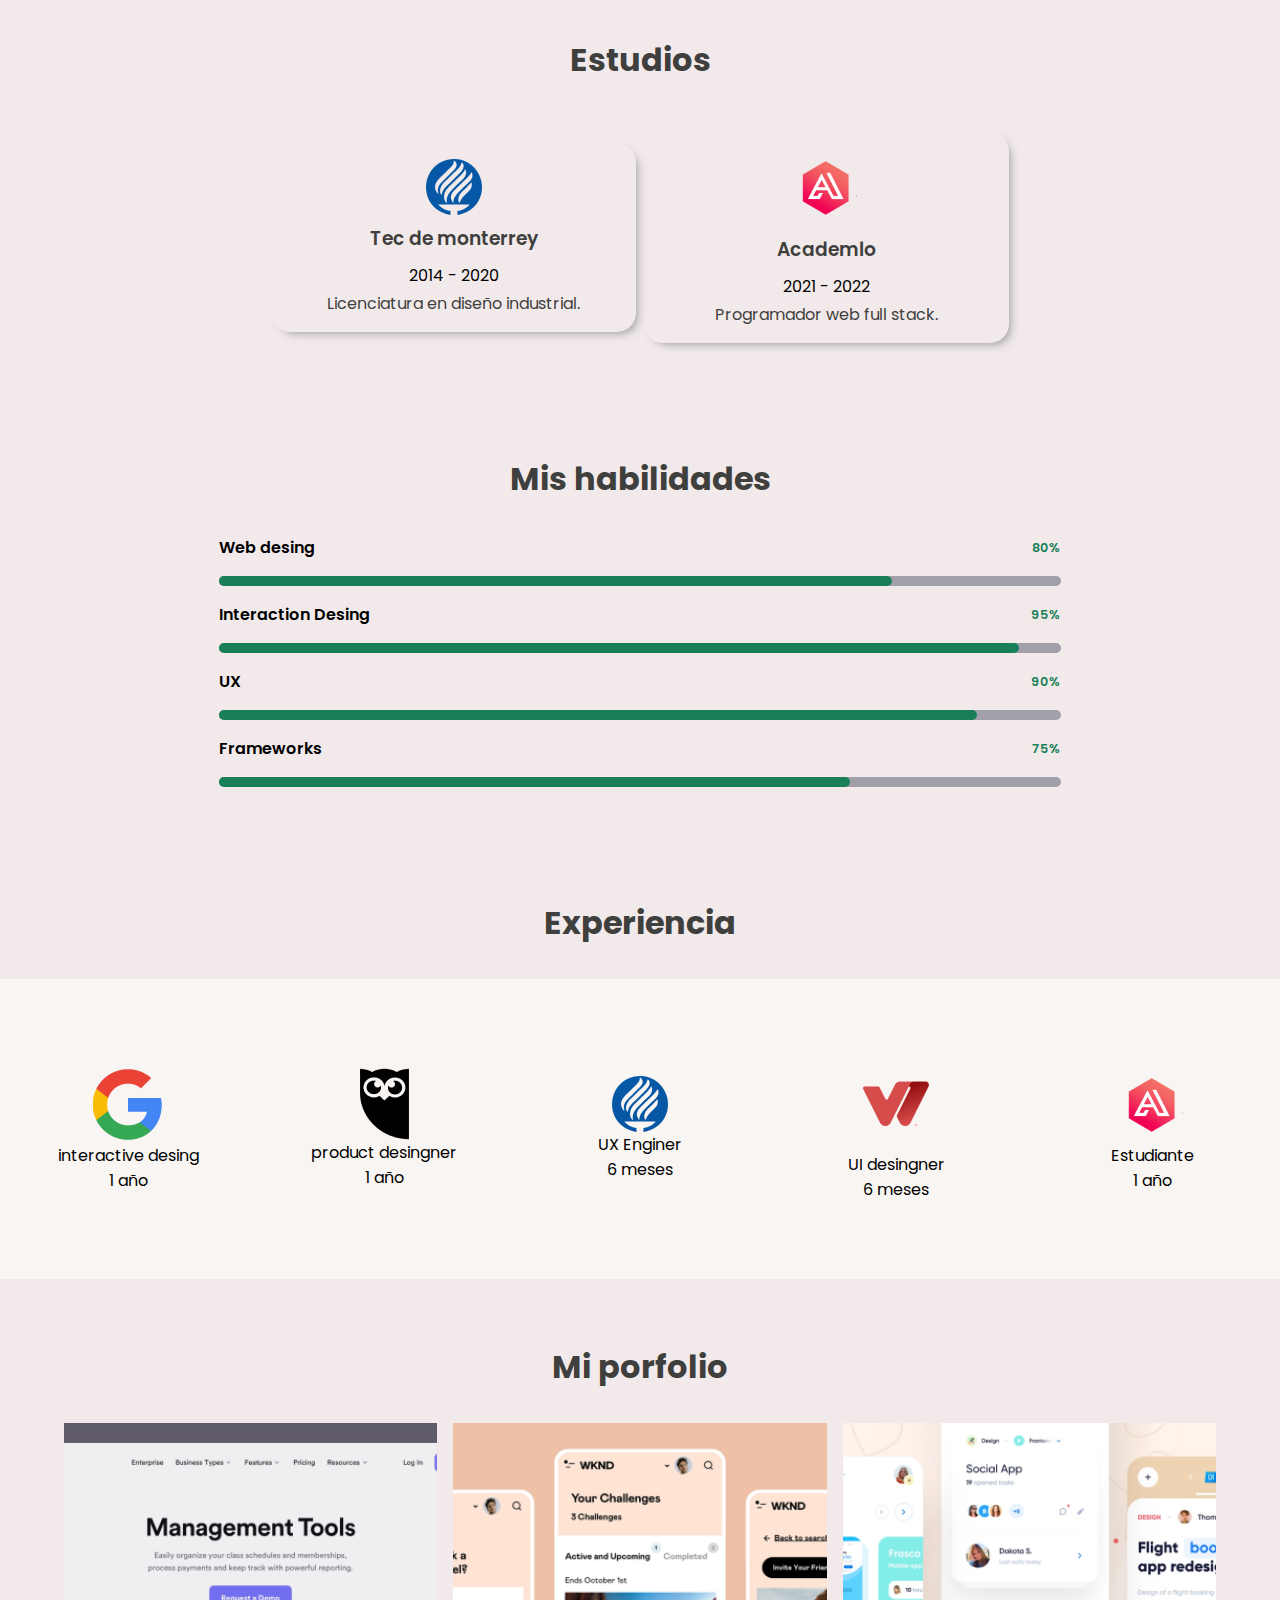
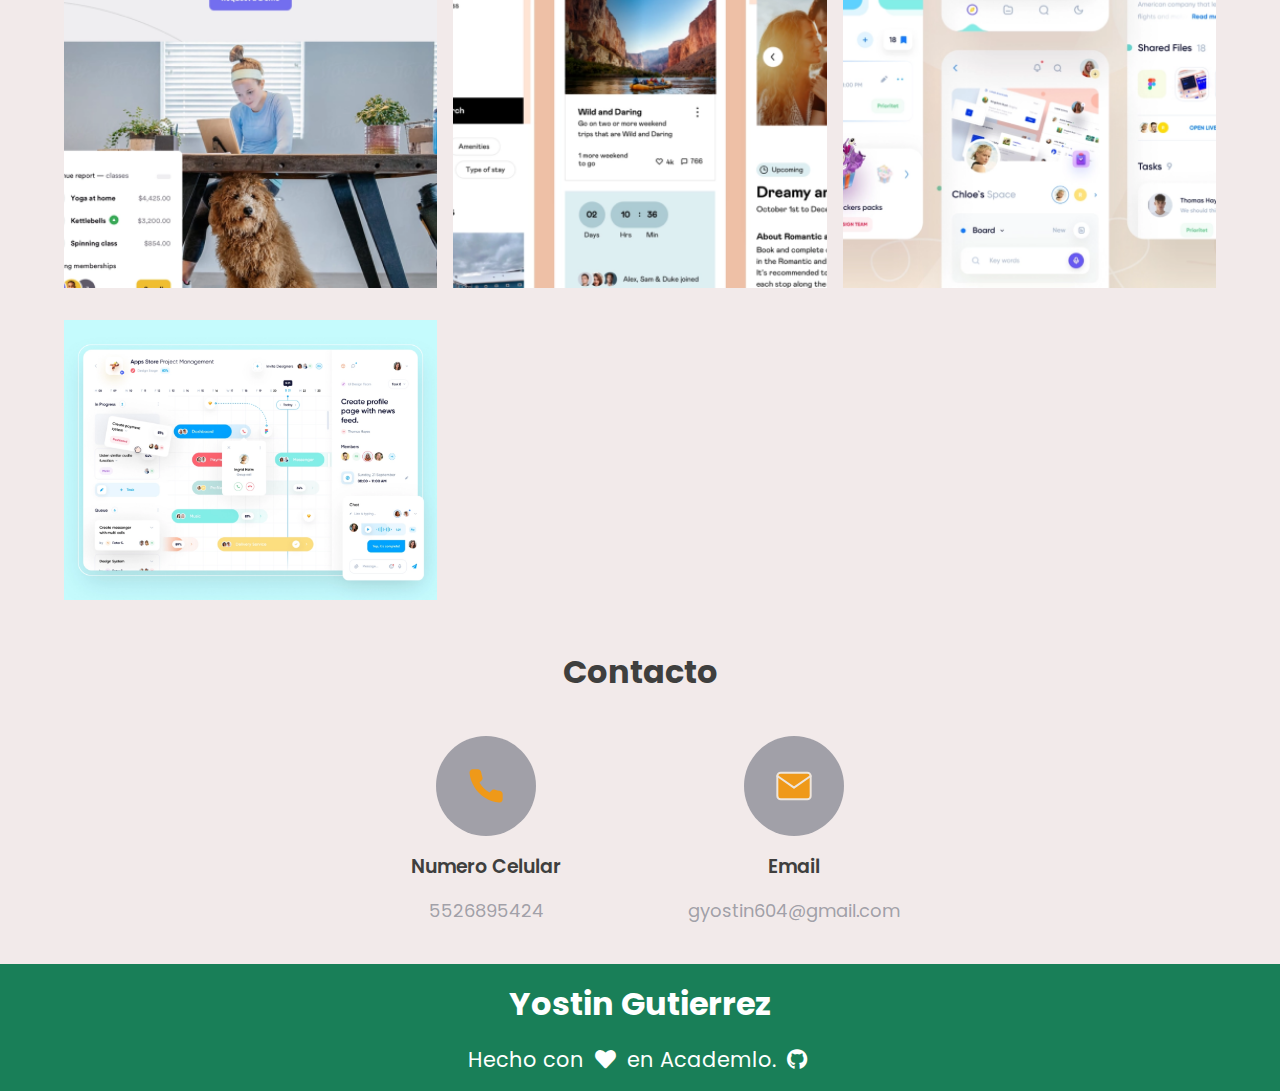
==== commit 1bed0641: "finalizando portafolio V.4" ====
--- a/index.html
+++ b/index.html
@@ -29,11 +29,13 @@
           <li><a href="#about">About</a></li>
           <li><a href="#hability">Hability</a></li>
           <li><a href="#experience">Experience</a></li>
-          <li><a href="#">Porfolio</a></li>
+          <li><a href="#porfolio">Porfolio</a></li>
           <li><a href="#contact">Contact</a></li>
         </ul>
 
-        <div class="fas fa-bars icons"></div>
+        <div class="bars" id="bars">
+          <div class="bars__line"></div>
+        </div>
       </nav>
     </section>
     
@@ -46,7 +48,8 @@
               </p>
 
               <div class="profile__img">
-                <img src="../Logos-Imágenes/person 2.png" alt="dev" />
+                <img src="./Logos-Imágenes/yostin-mobile.jpg" alt="yostin" class="mobile"/>
+                <img src="./Logos-Imágenes/yostin-desktop.jpg" alt="yostin" class="desktop"/>
               </div>
 
               <p class="tecnology">
@@ -130,7 +133,7 @@
 
     <section class="colaboration">
         <h3 class="question">
-            ¿ Te gustaria colaborar juntos creando productos increibles?
+            ¿Te gustaria que colaboraramos juntos creando proyectos increibles?
         </h3>
         
         <div class="email-contact">
@@ -147,10 +150,16 @@
 
         <article>
             <p class="about__paragraph">
-                Lorem ipsum, dolor sit amet consectetur adipisicing elit. Voluptatem iure reprehenderit quod asperiores fugiat omnis aspernatur sint quasi doloremque. Nam, maxime rem. Ratione earum modi quod cum dolores sit expedita.
+                Mi nombre es <b>Yostin Gutierrez</b> soy amante a la programacion y desarrollo codigo
+                desde hace <strong>1 año</strong>
             </p>
             <p class="about__paragraph">
-                Lorem ipsum, dolor sit amet consectetur adipisicing elit. Voluptatem iure reprehenderit quod asperiores fugiat omnis aspernatur sint quasi doloremque. Nam, maxime rem. Ratione earum modi quod cum dolores sit expedita.
+                Hace poco tiempo comence con un <b>bootcam</b> en <strong>Academlo</strong>
+                con el cual eh desarrollado habilidades muy buenas en el ambito de la programacion
+                y el desarrollo web..!! <br><br>
+                En el siguiente link podras encontrar y descargar mi <b>CV</b><i class="fa fa-arrow-down arrow"></i>
+
+
             </p>
         </article>
 
@@ -249,28 +258,93 @@
     <section class="experience" id="experience">
         <h2 class="exp__title"> Experiencia</h2>
 
-        <div class="expe__items">
-          <i class="fas fa-chevron-left fa-icon"></i>
-          <div class="expe__item">
-            <img src="../Logos-Imágenes/Wizeline.png" alt="Wizeline">
-            <p class="item__subtitle">
-              Interactive Desing
-            </p>
-            <span class="year">1 año</span>
+        <!-- Slider main container -->
+        <div class="swiper swiper-hero">
+          <!-- Additional required wrapper -->
+          <div class="swiper-wrapper">
+            <!-- Slides -->
+            <div class="swiper-slide">
+              <div class="slide-card">
+                <img src="./Logos-Imágenes/Google.png" alt="google">
+                <p class="slide-title">
+                  interactive desing
+                </p>
+                <p class="slide-time">
+                  1 año
+                </p>
+              </div>
+            </div>
+
+            <div class="swiper-slide">
+              <div class="slide-card">
+                <img src="./Logos-Imágenes/Hootsuite.png" alt="Hootsuite">
+                <p class="slide-title">
+                  product desingner
+                </p>
+                <p class="slide-time">
+                  1 año
+                </p>
+              </div>
+            </div>
+
+            <div class="swiper-slide">
+              <div class="slide-card">
+                <img src="./Logos-Imágenes/Tec.png" alt="tec">
+                <p class="slide-title">
+                  UX Enginer
+                </p>
+                <p class="slide-time">
+                  6 meses
+                </p>
+              </div>
+            </div>
+
+            <div class="swiper-slide">
+              <div class="slide-card">
+                <img src="./Logos-Imágenes/Wizeline.png" alt="wizeline">
+                <p class="slide-title">
+                  UI desingner
+                </p>
+                <p class="slide-time">
+                  6 meses
+                </p>
+              </div>
+            </div>
+
+            <div class="swiper-slide">
+              <div class="slide-card">
+                <img src="./Logos-Imágenes/logo_academlo.png" alt="Academlo">
+                <p class="slide-title">
+                  Estudiante
+                </p>
+                <p class="slide-time">
+                  1 año
+                </p>
+              </div>
+            </div>
           </div>
-
-          <div class="expe__item">
-            <img src="../Logos-Imágenes/Wizeline.png" alt="Wizeline">
-            <p class="item__subtitle">
-              Interactive Desing
-            </p>
-            <span class="year">1 año</span>
-          </div>
-          <i class="fas fa-chevron-right fa-icon"></i>
-        </div>
-    </section>
-
-    <!-- falta mi portafolio -->
+          <!-- If we need pagination -->
+          <div class="swiper-pagination"></div>
+
+          <!-- If we need navigation buttons -->
+          <div class="swiper-button-prev"></div>
+          <div class="swiper-button-next"></div>
+
+          <!-- If we need scrollbar -->
+          <!-- <div class="swiper-scrollbar"></div> -->
+        </div>
+    </section>
+
+    <section class="porfolio" id="porfolio">
+      <h2 class="porfolio__sub-title"> Mi porfolio</h2>
+
+      <div class="porfolio__cards">
+        <img src="./Logos-Imágenes/Ejemplo2.png" alt="tools">
+        <img src="./Logos-Imágenes/Ejemplo 1.png" alt="app">
+        <img src="./Logos-Imágenes/Ejemplo 4.png" alt="multiApp">
+        <img src="./Logos-Imágenes/Ejemplo 3.png" alt="dashboard">
+      </div>
+    </section>
 
     <section class="contact" id="contact">
         <h2 class="contact__title">Contacto</h2>
@@ -319,5 +393,50 @@
     <!-- scripts -->
     <script src="./src/main.js"></script>
     <script src="https://cdn.jsdelivr.net/npm/swiper@8/swiper-bundle.min.js"></script>
+    <script>
+      const swiper = new Swiper('.swiper-hero', {
+        // Optional parameters
+        slidesPerView: 1,
+        slidesPerGroup: 1,
+        breakpoints: {
+          400: {
+            slidesPerView: 2,
+            slidesPerGroup: 2
+          },
+
+          550: {
+            slidesPerView: 3,
+            slidesPerGroup: 1
+          },
+
+          700: {
+            slidesPerView: 5,
+            slidesPerGroup: 1
+          }
+        },
+        direction: 'horizontal',
+        loop: true,
+        disableOnInteraction: false,
+    
+        // If we need pagination
+        pagination: {
+        el: '.swiper-pagination',
+        clickable: true,
+        },
+    
+        // Navigation arrows
+        navigation: {
+        nextEl: '.swiper-button-next',
+        prevEl: '.swiper-button-prev',
+        },
+    
+        // And if we need scrollbar
+        /* scrollbar: {
+        el: '.swiper-scrollbar',
+        }, */
+
+        //
+    });
+    </script>
 </body>
 </html>--- a/src/style.css
+++ b/src/style.css
@@ -65,6 +65,10 @@
     margin: auto;
 }
 
+.arrow {
+    margin-left: 10px;
+}
+
 /* ----------- */
 
 .navbar {
@@ -140,26 +144,51 @@
     transform: translateX(0);
 }
 
-.icons {
-    font-size: 2rem;
+.bars {
+    display: flex;
+    justify-content: center;
+    align-items: center;
+    width: 40px;
+    height: 40px;
     cursor: pointer;
-    color: var(--textColorButtons);
-}
-
-@media (min-width: 800px) {
-    .icons {
-        display: none;
-    }
-
-    .menu {
-        position: static;
-        width: auto;
-        height: auto;
-        flex-direction: row ;
-        transform: translateX(0);
-    }
-}
-
+}
+
+.bars__line, 
+.bars__line::after,
+.bars__line::before {
+    position: relative;
+    width: 90%;
+    height: 0.3rem;
+    background-color: var(--secondColor);
+    border-radius: 5px;
+    transition: background .5s, top .5s, transform .5s;
+}
+
+.bars__line::after,
+.bars__line::before {
+    content: "";
+    position: absolute;
+    width: 100%;
+    top: 13px;
+} 
+
+.bars__line::before {
+    top: -13px;
+}
+
+.active .bars__line {
+    background-color: transparent;
+}
+
+.active .bars__line::after {
+    top: 0;
+    transform: rotate(45deg);
+}
+
+.active .bars__line::before  {
+    top: 0;
+    transform: rotate(-45deg);
+}
 
 /* ! perfil */
 
@@ -201,8 +230,6 @@
 }
 
 .photo__profile {
-    padding: 1rem;
-
     position: relative;
 }
 
@@ -213,14 +240,14 @@
     flex-direction: column;
     background-color: var(--textColorButtons);
     box-shadow: 0px 5px 3px 0px rgba(246, 244, 244, 0.264);
-    padding: 0.1rem 1.5rem;
+    padding: 0.3rem 1.4rem;
     border-radius: 2rem;
     font-size: 14px;
 
 
     position: absolute;
-    top: -3px;
-    left: -40px;
+    top: -30px;
+    left: -70px;
 }
 
 .photo__profile .tecnology {
@@ -230,14 +257,30 @@
     flex-direction: column;
     background-color: var(--textColorButtons);
     box-shadow: 0px 5px 3px 0px rgba(246, 244, 244, 0.264);
-    padding: 0.1rem 1.5rem;
+    padding: 0.3rem 1.4rem;
     border-radius: 2rem;
     font-size: 14px;
 
 
     position: absolute;
-    bottom: 21px;
-    right: -40px;
+    bottom: 7px;
+    right: -90px;
+}
+
+.photo__profile .uiD .years,
+.photo__profile .tecnology .years {
+    font-weight: 600;
+}
+
+.profile__img .mobile {
+    object-fit: cover;
+    border-radius: 2rem;
+}
+
+.profile__img .desktop {
+    object-fit: cover;
+    border-radius: 3rem;
+    display: none;
 }
 
 .content__title {
@@ -274,6 +317,7 @@
     display: flex;
     justify-content: center;
     align-items: center;
+    margin: 1.5rem 0 1rem 0;
 }
 
 .content__socials .social {
@@ -298,7 +342,7 @@
 /* ! Question */
 
 .colaboration {
-    width: 90%;
+    width: 100%;
     display: flex;
     justify-content: center;
     align-items: center;
@@ -357,6 +401,13 @@
     background-color: var(--primaryColor);
     color: var(--textColorButtons);
     cursor: pointer;
+
+    transition: background .5s;
+}
+
+.colaboration .email-contact .btn:hover {
+    color: #000;
+    background-color: var(--secondColor);
 }
 
 /* ! Acerca de mi */
@@ -404,21 +455,42 @@
     align-items: center;
     text-align: center;
     gap: 1rem;
+    color: var(--textColorButtons);
 
     background-color: var(--primaryColor);
     padding: .5rem 1rem;
     border-radius: 1.5rem;
     cursor: pointer;
+    
+    transition: background .3s;
+}
+
+.content__download:hover { 
+    color: #000;
+    background-color: var(--secondColor);
 }
 
 .content__download .icon {
     font-size: 1rem;
-    color: var(--textColorButtons);
+    animation: arrowD .5s infinite;
 }
 
 .content__download .download {
     font-weight: 600;
-    color: var(--textColorButtons);
+}
+
+@keyframes arrowD {
+    0% {
+        transform: translateY(-5px);
+    }
+
+    50% {
+        transform: translateY(0px);
+    }
+
+    100% {
+        transform: translateY(-5px);
+    }
 }
 
 /* ! estudios */
@@ -536,22 +608,39 @@
     border-radius: 1rem;
 
     position: absolute;
+
+    transition: animation 1s;
 }
 
 .skill .skill__progress:nth-child(2) span {
     width: 80%;
+    animation: barProgress 1s ease-in;
+    
 }
 
 .skill .skill__progress:nth-child(4) span {
     width: 95%;
+    animation: barProgress 1s ease;
 }
 
 .skill .skill__progress:nth-child(6) span {
     width: 90%;
+    animation: barProgress 1s ease-in;
 }
 
 .skill .skill__progress:nth-child(8) span {
     width: 75%;
+    animation: barProgress 1s ease-in;
+}
+
+@keyframes barProgress {
+    0% {
+        width: 0px;
+    }
+
+    100% {
+        width: 95%;
+    }
 }
 
 /* ! Experiencias */
@@ -562,8 +651,62 @@
 }
 
 .experience .exp__title {
+    margin-bottom: 2rem;
     font-size: 2rem;
     color: var(--textBodyColor);
+}
+
+.swiper-hero {
+    width: 100%;
+    height: 300px;
+
+    display: flex;
+    justify-content: center;
+    align-items: center;
+    text-align: center;
+
+    background-color: var(--textColorButtons);
+}
+
+.swiper-slide .slide-card {
+    width: 100%;
+    height: 100%;
+    display: flex;
+    justify-content: center;
+    align-items: center;
+    text-align: center;
+    flex-direction: column;
+
+    background-color: var(--backgroundContentColor);
+}
+
+.swiper-hero .swiper-button-prev,
+.swiper-hero .swiper-button-next {
+    width: 40px;
+    height: 40px;
+    margin-top: -20px;
+    border-radius: 50%;
+    background-color: var(--secondColor);
+    color: var(--textColorButtons);
+    font-weight: 600;
+    --swiper-navigation-size: 20px;
+}
+
+.swiper-hero .swiper-pagination {
+    --swiper-pagination-color: #000;
+    --swiper-pagination-bullet-size: 8px;
+    --swiper-pagination-bullet-inactive-color: grey;
+    --swiper-pagination-bullet-inactive-opacity: 0.25;
+    --swiper-pagination-bullet-opacity: 1;
+    --swiper-pagination-bullet-horizontal-gap: 3px;
+}
+
+.swiper-hero .swiper-pagination-bullet {
+    box-shadow: inset 0 0 0 1px #000;
+}
+
+.swiper-hero .swiper-pagination-bullet-active {
+    box-shadow: 0 0 0 1px rgba(0, 0, 0, 0.556);
 }
 
 .expe__items {
@@ -603,8 +746,51 @@
     font-weight: 600;
 }
 
-.desktop {
-    display: none;
+/* ! porfolio */
+
+.porfolio {
+    width: 100%;
+    margin-bottom: 3rem;
+}
+
+.porfolio .porfolio__sub-title {
+    margin-bottom: 2rem;
+    font-size: 2rem;
+    color: var(--textBodyColor);
+}
+
+.porfolio__cards {
+    display: grid;
+    grid-template-columns: repeat(2, 1fr);
+    gap: 1rem;
+    width: 90%;
+}
+
+.porfolio__cards img {
+    display: block;
+    width: 100%;
+    height: 100%;
+    object-fit: cover;
+}
+
+.porfolio__cards img:nth-child(1) {
+    grid-column: 1 / 3;
+    grid-row: 1 / 2;
+}
+
+.porfolio__cards img:nth-child(2) {
+    grid-column: 1 / 2;
+    grid-row: 2 / 3;
+}
+
+.porfolio__cards img:nth-child(3) {
+    grid-column: 2 / 3;
+    grid-row: 2 / 3;
+}
+
+.porfolio__cards img:nth-child(4) {
+    grid-column: 1 / 3;
+    grid-row: 3 / 4;
 }
 
 /* ! Contacto */
@@ -616,7 +802,7 @@
     align-items: center;
     flex-direction: column;
     gap: 2rem;
-    margin-bottom: 4rem; /* eliminar */
+    margin-bottom: 2rem;
 }
 
 .contact .contact__title {
@@ -661,6 +847,8 @@
     font-weight: 400;
     font-size: 18px;
     color: var(--backgroundInput);
+
+    cursor: pointer;
 }
 
 /* ! Footer */
@@ -701,6 +889,22 @@
 /* medias Queris */
 
 @media (min-width: 700px) {
+    .icons {
+        display: none;
+    }
+
+    .menu {
+        position: static;
+        width: auto;
+        height: auto;
+        flex-direction: row ;
+        transform: translateX(0);
+    }
+
+    .bars {
+        display: none;
+    }
+
     .profile .border-left,
     .profile .border-right {
         display: none;
@@ -716,6 +920,14 @@
         grid-column: 1 / 2;
         grid-row: 2 /3;
     }
+    
+    .profile__img .mobile {
+        display: none;
+    }
+
+    .profile__img .desktop {
+        display: block;
+    }
 
     .content__title .title {
         font-size: 2.5rem;
@@ -726,13 +938,22 @@
     }
 
     .photo__profile .uiD {
-        top: 30px;
-        left: -70px;
-    }
+        padding: .5rem 2rem;
+        top: 25px;
+        left: -60px;
+    }
+
+    .photo__profile .uiD .years,
+    .photo__profile .tecnology .years {
+        font-weight: 600;
+    }
+
     
     .photo__profile .tecnology {
-        bottom: 35px;
-        right: -70px;
+        padding: .5rem 2rem;
+        bottom: 25px;
+        right: -80px;
+
     }
 
     .content__socials .social {
@@ -752,6 +973,19 @@
         width: 70%;
     }
 
+    .skill {
+        width: 70%;
+    }
+
+    .swiper-hero .swiper-button-prev,
+    .swiper-hero .swiper-button-next {
+        display: none;
+    }
+
+    .swiper-hero .swiper-pagination {
+        display: none;
+    }
+
     .studies__experience {
         flex-direction: row;
         gap: .5rem;
@@ -762,11 +996,40 @@
         padding: 1rem 3rem;
     }
 
-    .skill {
-        width: 70%;
+    .porfolio__cards {
+        display: grid;
+        grid-template-columns: repeat(3, 1fr);
+    }
+
+    .porfolio__cards img:nth-child(1) {
+        grid-column: 1 / 2;
+        grid-row: 1 / 2;
+    }
+    
+    .porfolio__cards img:nth-child(2) {
+        grid-column: 2 / 3;
+        grid-row: 1 / 2;
+    }
+    
+    .porfolio__cards img:nth-child(3) {
+        grid-column: 3 / -1;
+        grid-row: 1 / -1;
+    }
+    
+    .porfolio__cards img:nth-child(4) {
+        grid-column: 1 / 2;
+        grid-row: 3 / 4;
     }
 
     .contact__items {
         gap: 5rem;
     }
+
+    footer .foote-title {
+        font-size: 2rem;
+    }
+    
+    footer .footer-paragraph {
+        font-size: 1.3rem;
+    }
 }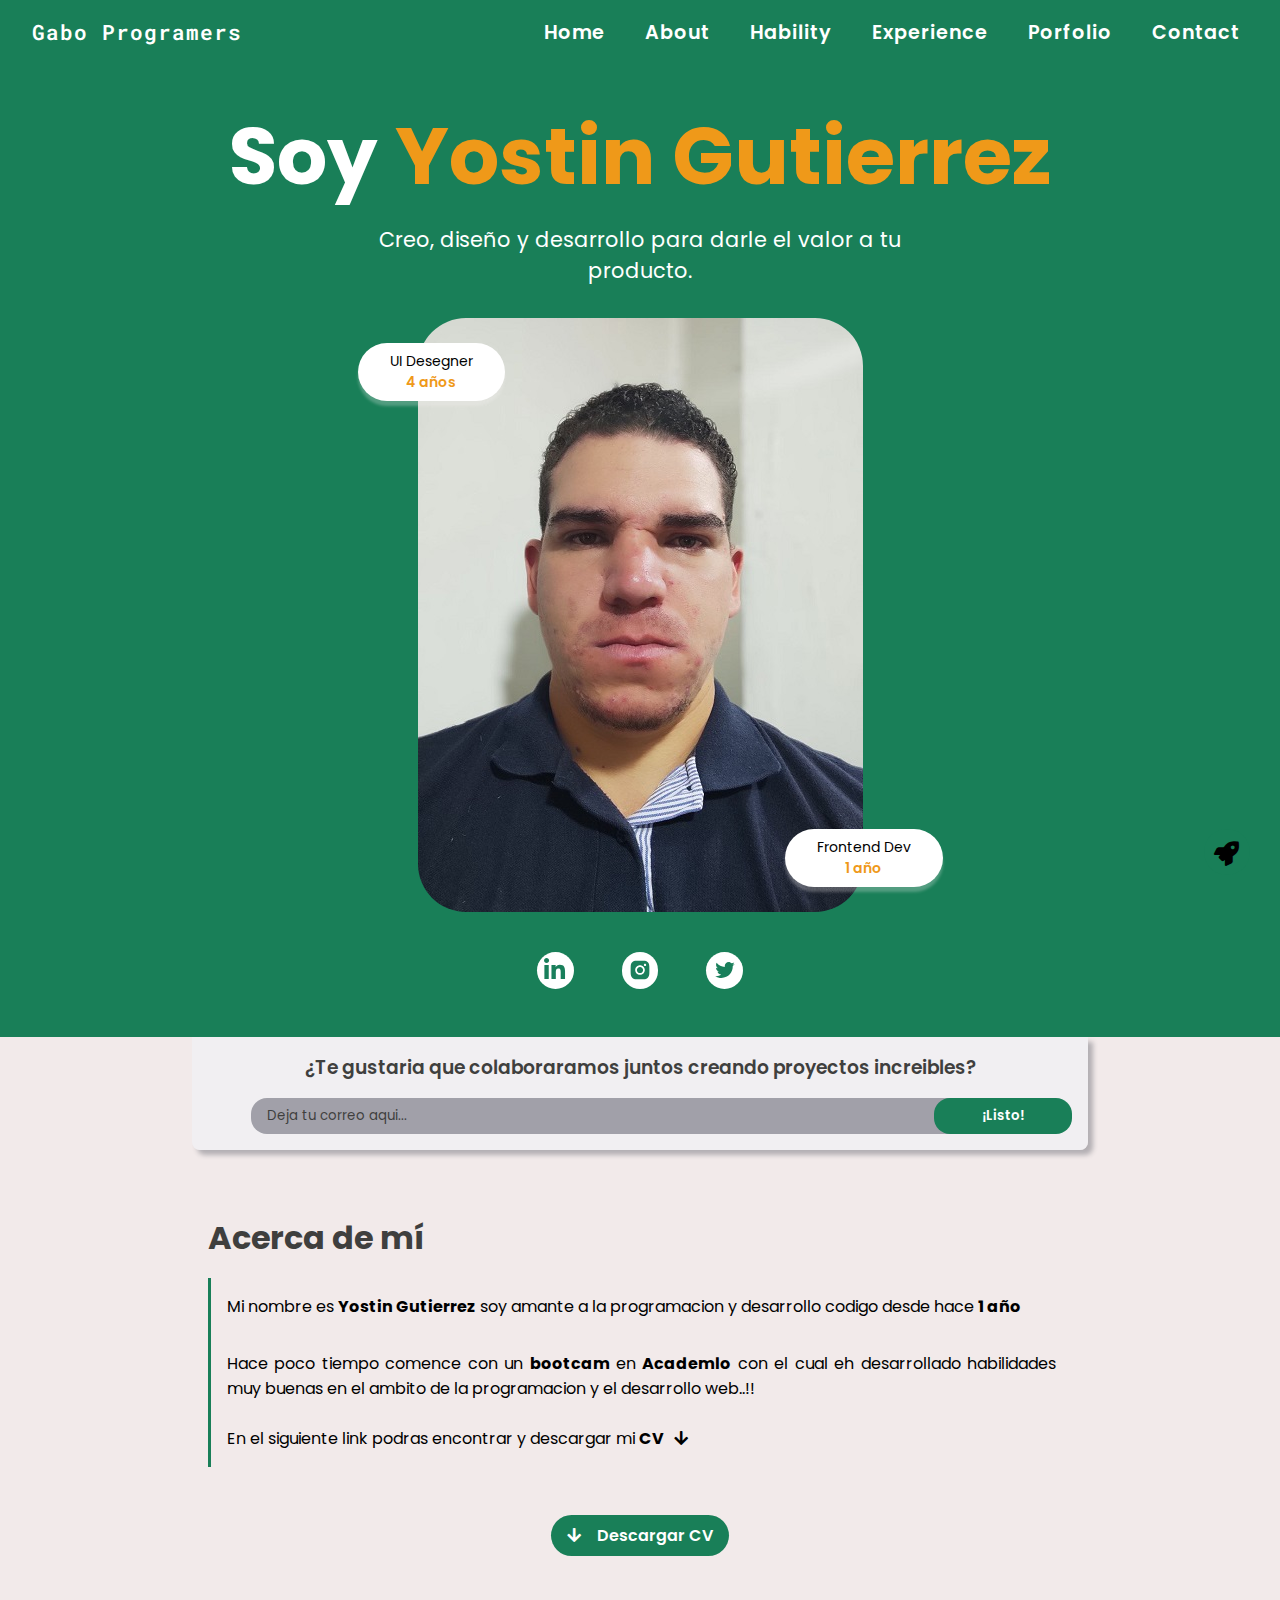
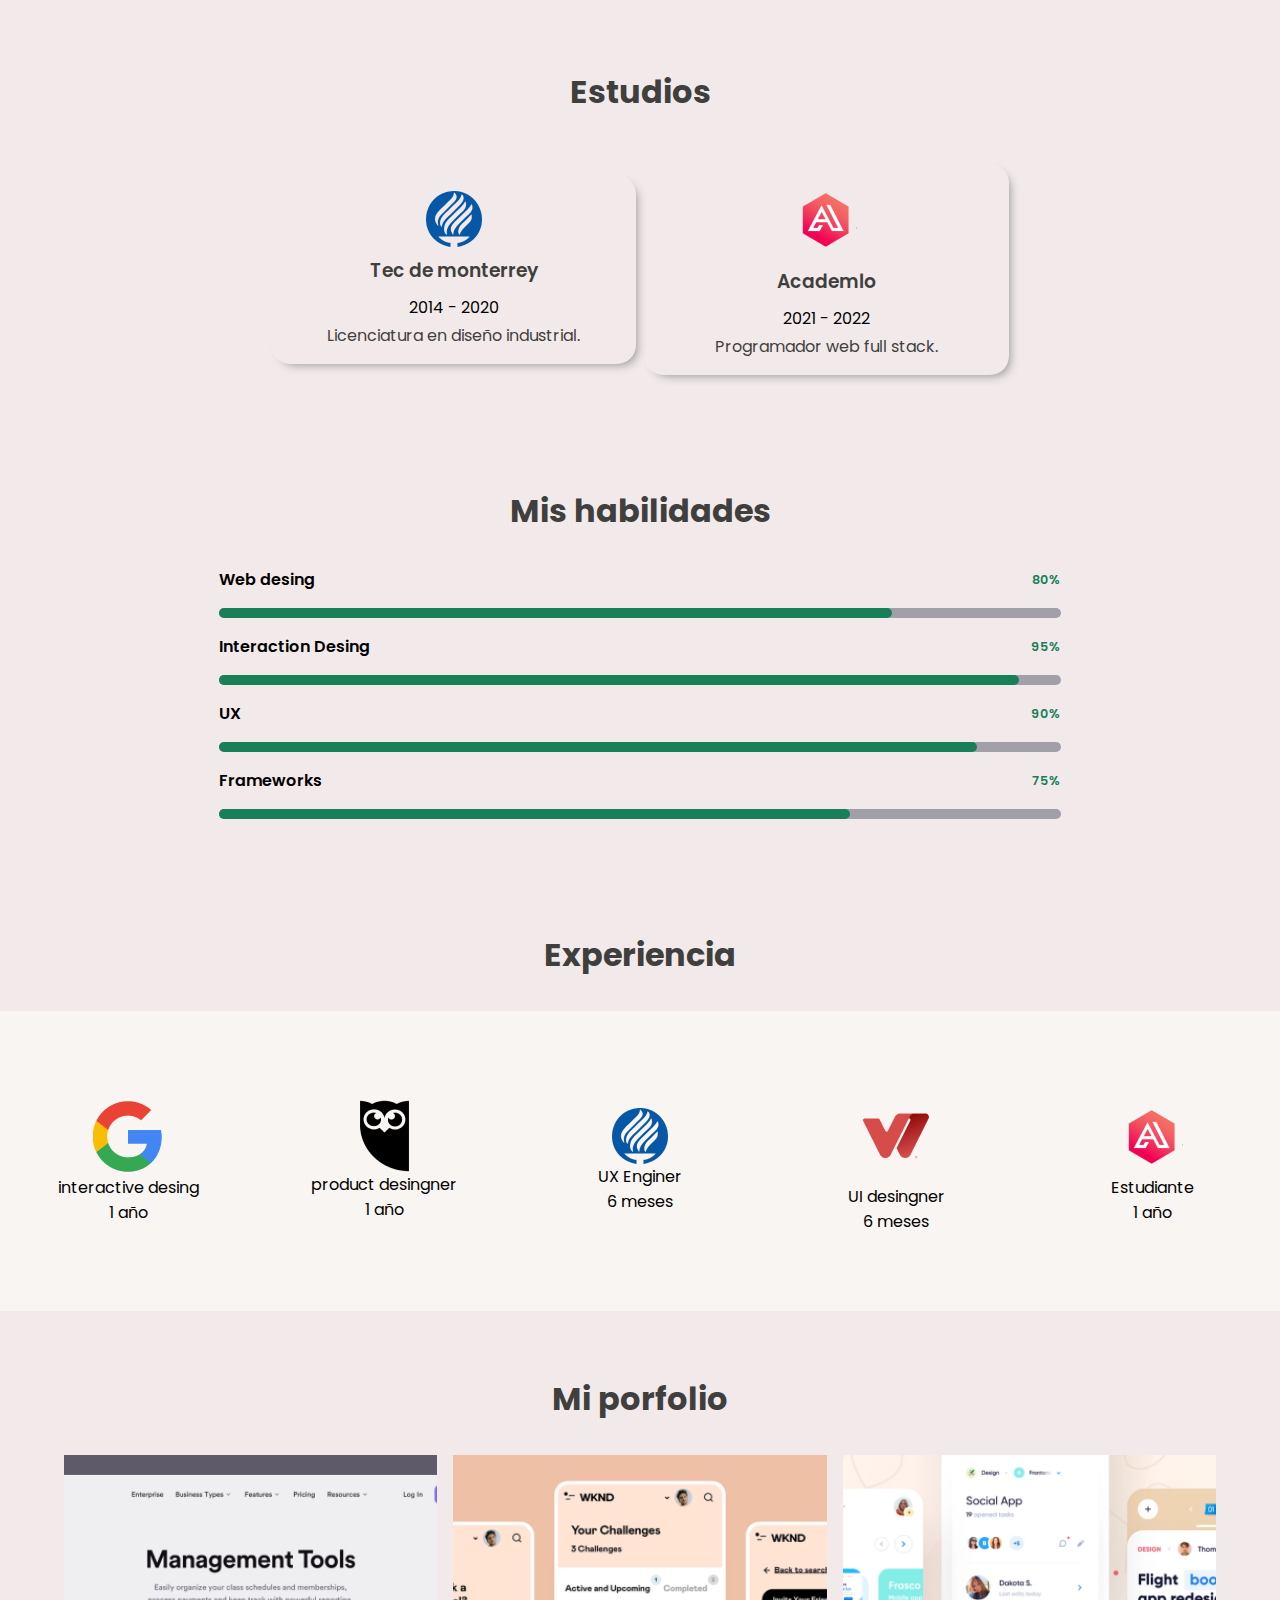
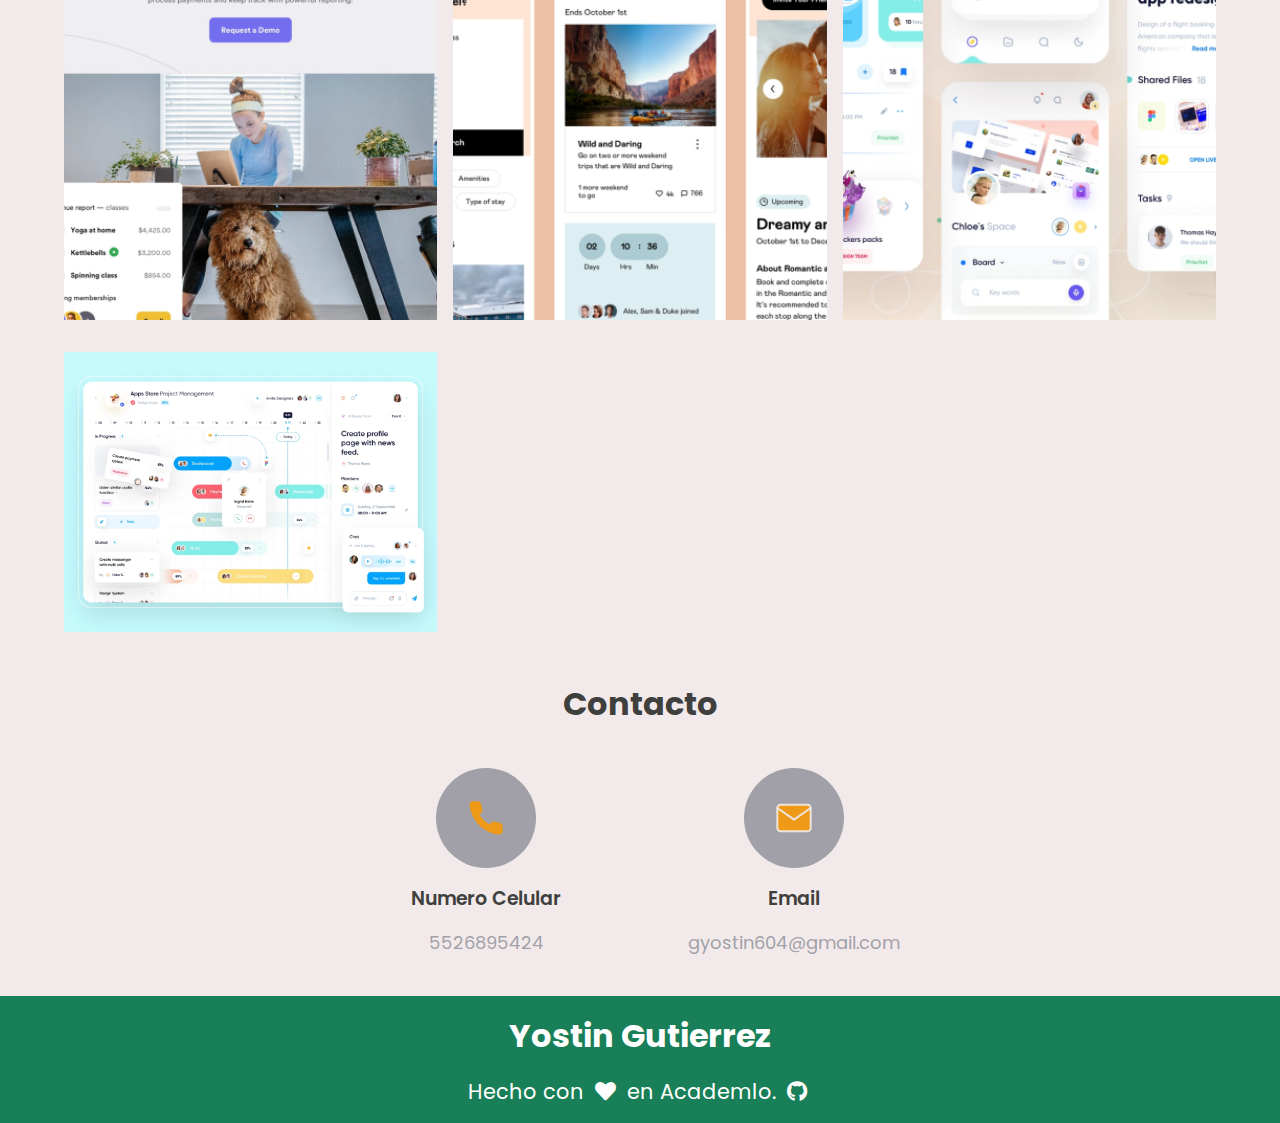
==== commit a9e24ebf: "finalizando portafolio V.7" ====
--- a/index.html
+++ b/index.html
@@ -19,6 +19,14 @@
 <body>
 
   <div class="content">
+
+    <div class="indicador-contenedor">
+      <div class="indicador__scroll"></div>
+    </div>
+
+    <div id="ir-arriba">
+      <i class="fas fa-rocket"></i>
+    </div>
 
     <section>
       <nav class="navbar">
--- a/src/style.css
+++ b/src/style.css
@@ -69,6 +69,58 @@
     margin-left: 10px;
 }
 
+/* scrollUp */
+
+#ir-arriba {
+    position: fixed;
+    z-index: 1000;
+    right: 30px;
+    bottom: 25px;
+    background-color: var(--primaryColor);
+    width: 46px;
+    height: 46px;
+    color: #000;
+    text-align: center;
+    border-radius: 50%;
+    transition: all .2s;
+}
+
+#ir-arriba:hover {
+    cursor: pointer;
+    transform: scale(1.1);
+}
+
+#ir-arriba i {
+    position: absolute;
+    top: 12px;
+    left: 10px;
+    font-size: 25px;
+}
+
+.indicador-contenedor {
+    width: 100%;
+    position: fixed;
+    top: 0;
+    height: 2px;
+    border-radius: 10px;
+    z-index: 1001;
+}
+
+.indicador__scroll {
+    height: 100%;
+    width: 0;
+    background-color: var(--secondColor);
+}
+
+.ocultar {
+    opacity: 0;
+    visibility: hidden;
+}
+
+.mostrar {
+    opacity: 1;
+    visibility: visible;
+}
 /* ----------- */
 
 .navbar {
@@ -89,7 +141,7 @@
 .navbar .logo {
     font-weight: 600;
     letter-spacing: 1px;
-    font-size: 1.5rem;
+    font-size: 1.3rem;
     font-family: 'Roboto Mono', monospace;
     color: var(--textColorButtons);
 }
@@ -102,7 +154,7 @@
     position: fixed;
     top: 50px;
     left: 0;
-    width: 50%;
+    width: 100%;
     height: 100vh;
     background-color: var(--primaryColor);
 
@@ -148,8 +200,8 @@
     display: flex;
     justify-content: center;
     align-items: center;
-    width: 40px;
-    height: 40px;
+    width: 35px;
+    height: 30px;
     cursor: pointer;
 }
 
@@ -159,7 +211,7 @@
     position: relative;
     width: 90%;
     height: 0.3rem;
-    background-color: var(--secondColor);
+    background-color: var(--textColorButtons);
     border-radius: 5px;
     transition: background .5s, top .5s, transform .5s;
 }
@@ -455,6 +507,7 @@
     align-items: center;
     text-align: center;
     gap: 1rem;
+    margin-top: 2rem;
     color: var(--textColorButtons);
 
     background-color: var(--primaryColor);
@@ -682,14 +735,15 @@
 
 .swiper-hero .swiper-button-prev,
 .swiper-hero .swiper-button-next {
-    width: 40px;
+    /* width: 40px;
     height: 40px;
     margin-top: -20px;
     border-radius: 50%;
     background-color: var(--secondColor);
     color: var(--textColorButtons);
     font-weight: 600;
-    --swiper-navigation-size: 20px;
+    --swiper-navigation-size: 20px; */
+    display: none;
 }
 
 .swiper-hero .swiper-pagination {
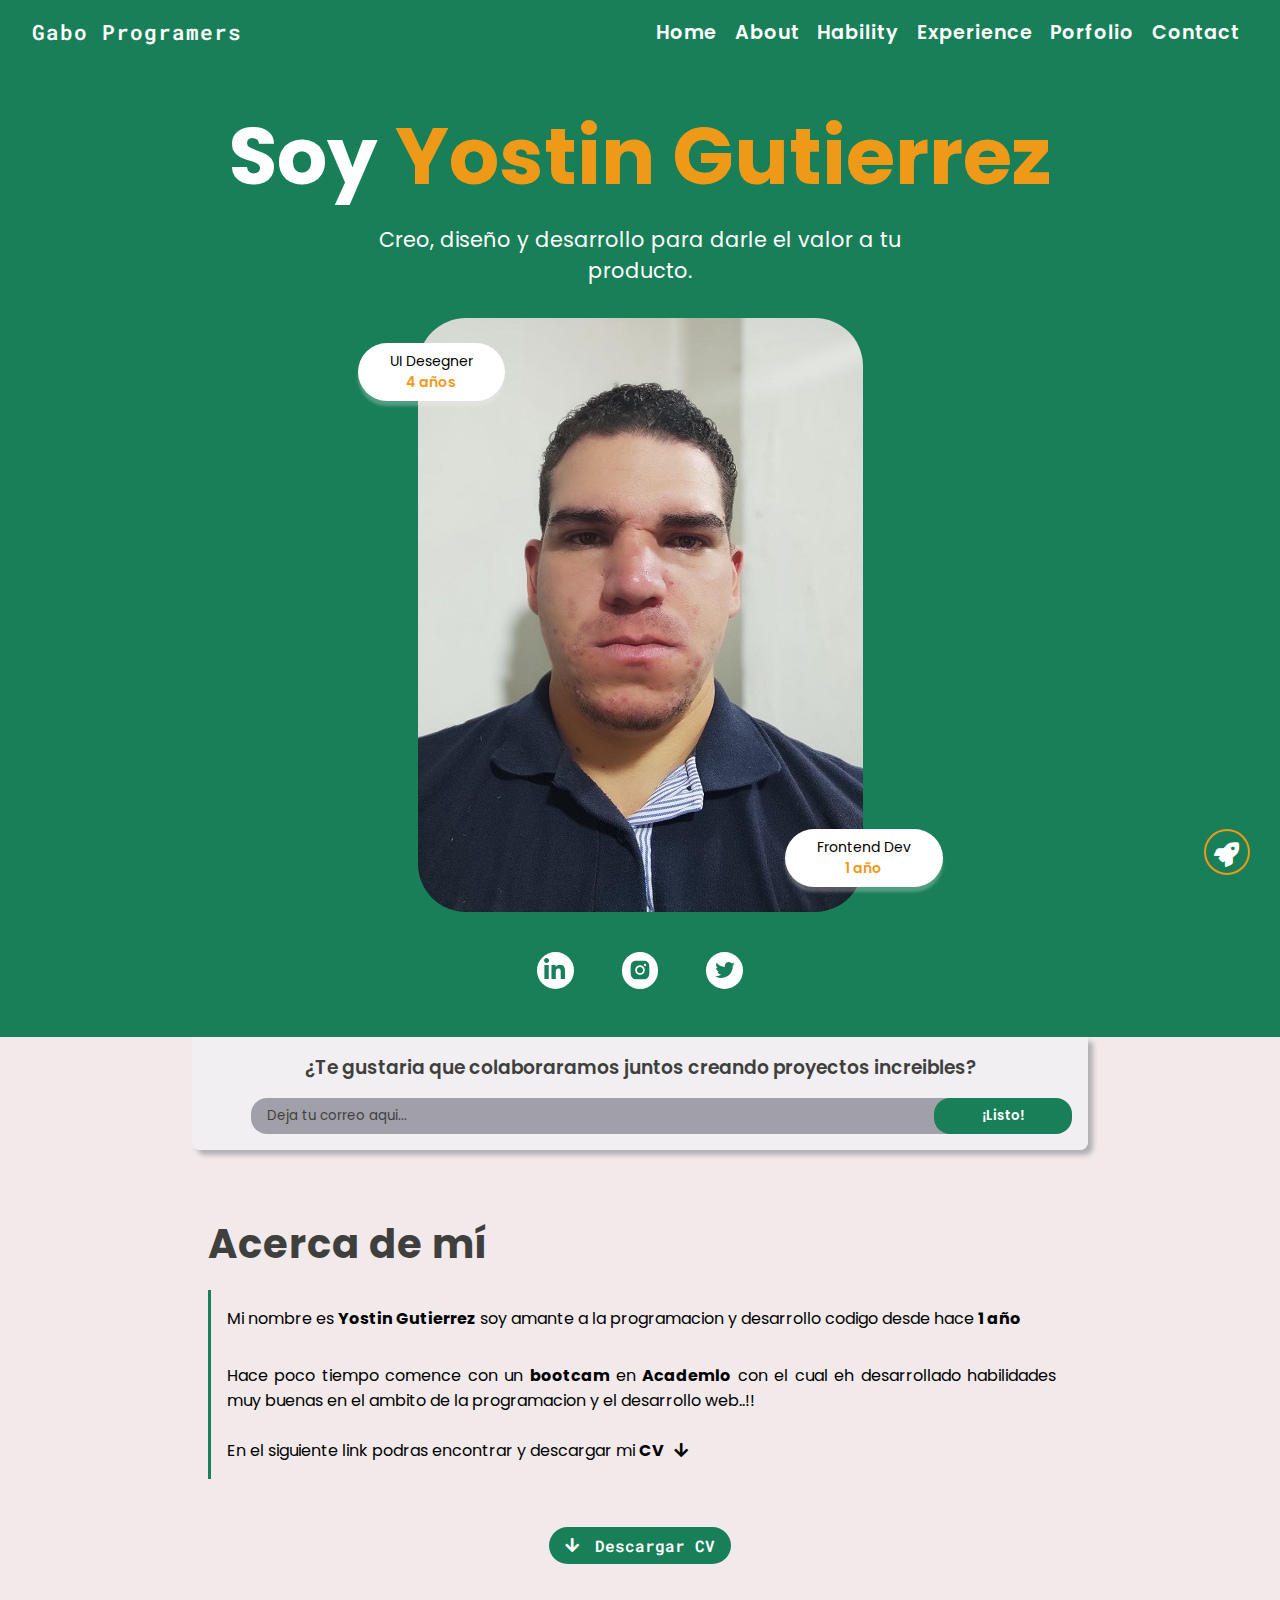
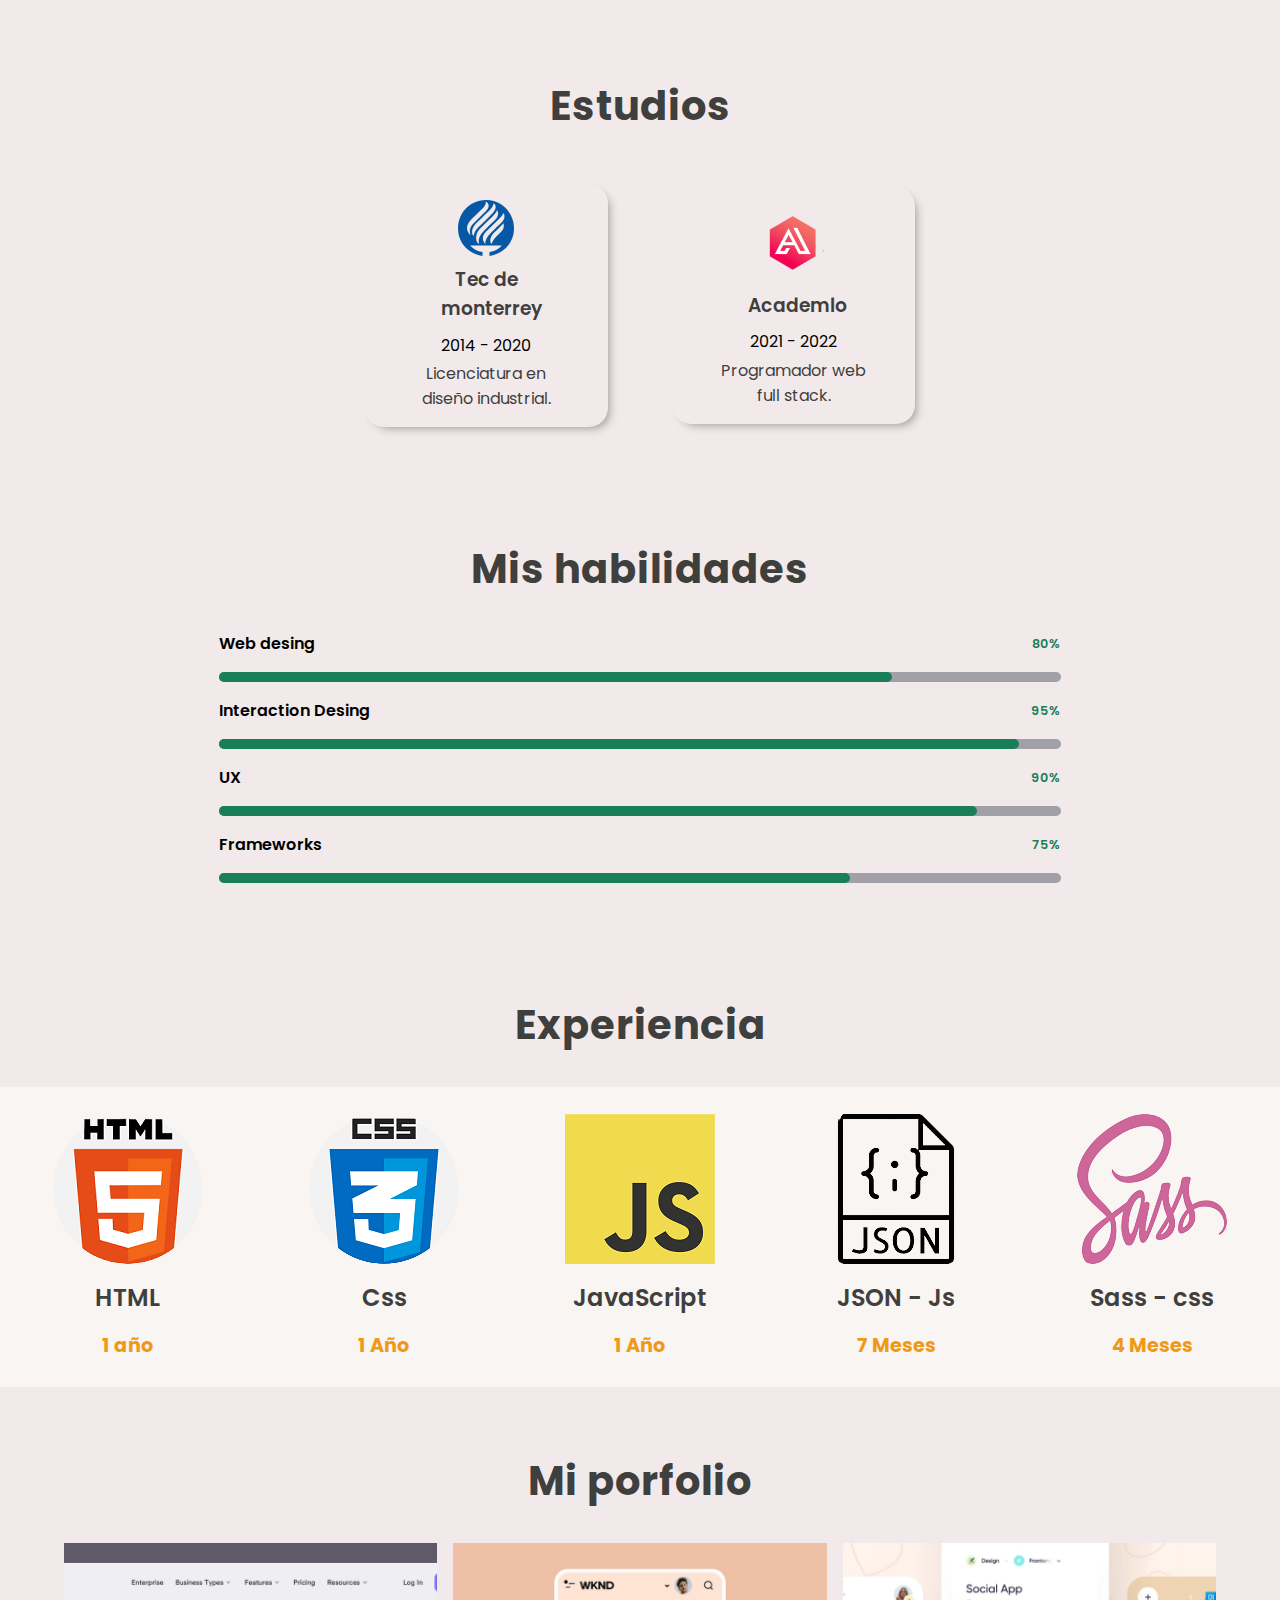
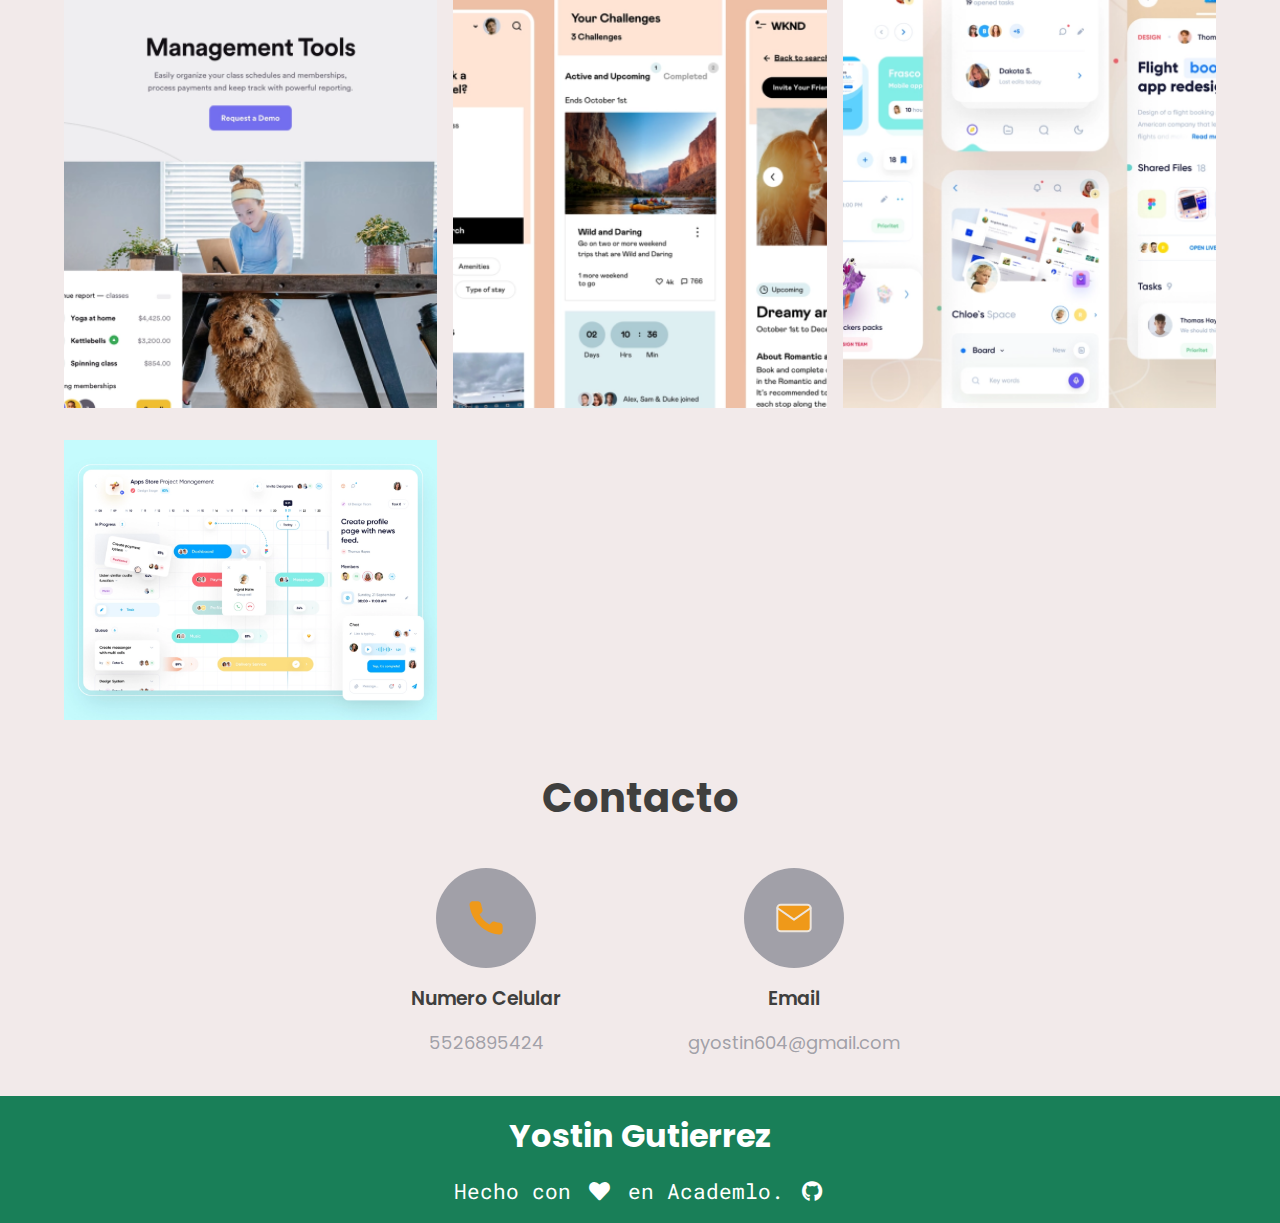
==== commit cb2f9118: "falta el desplazamiento de contenedore" ====
--- a/index.html
+++ b/index.html
@@ -7,7 +7,7 @@
     <title>Porfolio - Yostin</title>
 
     <!-- icon web -->
-    <link rel="icon" href="./Logos-Imágenes/Google.png">
+    <link rel="icon" href="./Logos-Imágenes/react.png">
 
     <!-- cdn´s -->
     <link rel="stylesheet" href="https://cdnjs.cloudflare.com/ajax/libs/font-awesome/5.15.4/css/all.min.css" />
@@ -152,7 +152,7 @@
 
     <section class="about" id="about">
       <div class="content-about">
-        <h2 class="about__title">
+        <h2 class="about__title subTitle">
             Acerca de mí
         </h2>
 
@@ -179,7 +179,7 @@
     </section>
 
     <section class="studie" id="studie">
-        <h2 class="studies__title">
+        <h2 class="studies__title subTitle">
             Estudios
         </h2>
 
@@ -219,7 +219,7 @@
     </section>
 
     <section class="content__skills" id="hability">
-        <h2 class="skill__title"> Mis habilidades</h2>
+        <h2 class="skill__title subTitle"> Mis habilidades</h2>
         <div class="skill">
             <div class="skill__range">
                 <p class="skill__subtitle">
@@ -264,7 +264,7 @@
     </section>
 
     <section class="experience" id="experience">
-        <h2 class="exp__title"> Experiencia</h2>
+        <h2 class="exp__title subTitle"> Experiencia</h2>
 
         <!-- Slider main container -->
         <div class="swiper swiper-hero">
@@ -273,9 +273,9 @@
             <!-- Slides -->
             <div class="swiper-slide">
               <div class="slide-card">
-                <img src="./Logos-Imágenes/Google.png" alt="google">
-                <p class="slide-title">
-                  interactive desing
+                <img src="./Logos-Imágenes/html-grande.png" alt="html">
+                <p class="slide-title">
+                  HTML
                 </p>
                 <p class="slide-time">
                   1 año
@@ -285,48 +285,72 @@
 
             <div class="swiper-slide">
               <div class="slide-card">
-                <img src="./Logos-Imágenes/Hootsuite.png" alt="Hootsuite">
-                <p class="slide-title">
-                  product desingner
-                </p>
-                <p class="slide-time">
-                  1 año
-                </p>
-              </div>
-            </div>
-
-            <div class="swiper-slide">
-              <div class="slide-card">
-                <img src="./Logos-Imágenes/Tec.png" alt="tec">
-                <p class="slide-title">
-                  UX Enginer
-                </p>
-                <p class="slide-time">
-                  6 meses
-                </p>
-              </div>
-            </div>
-
-            <div class="swiper-slide">
-              <div class="slide-card">
-                <img src="./Logos-Imágenes/Wizeline.png" alt="wizeline">
-                <p class="slide-title">
-                  UI desingner
-                </p>
-                <p class="slide-time">
-                  6 meses
-                </p>
-              </div>
-            </div>
-
-            <div class="swiper-slide">
-              <div class="slide-card">
-                <img src="./Logos-Imágenes/logo_academlo.png" alt="Academlo">
-                <p class="slide-title">
-                  Estudiante
-                </p>
-                <p class="slide-time">
-                  1 año
+                <img src="./Logos-Imágenes/css.png" alt="css">
+                <p class="slide-title">
+                  Css
+                </p>
+                <p class="slide-time">
+                  1 Año
+                </p>
+              </div>
+            </div>
+
+            <div class="swiper-slide">
+              <div class="slide-card">
+                <img src="./Logos-Imágenes/JavaScript.png" alt="JavaScript">
+                <p class="slide-title">
+                  JavaScript
+                </p>
+                <p class="slide-time">
+                  1 Año
+                </p>
+              </div>
+            </div>
+
+            <div class="swiper-slide">
+              <div class="slide-card">
+                <img src="./Logos-Imágenes/json.png" alt="json">
+                <p class="slide-title">
+                  JSON - Js
+                </p>
+                <p class="slide-time">
+                  7 Meses
+                </p>
+              </div>
+            </div>
+
+            <div class="swiper-slide">
+              <div class="slide-card">
+                <img src="./Logos-Imágenes/sass.png" alt="sass">
+                <p class="slide-title">
+                  Sass - css
+                </p>
+                <p class="slide-time">
+                  4 Meses
+                </p>
+              </div>
+            </div>
+
+            <div class="swiper-slide">
+              <div class="slide-card">
+                <img src="./Logos-Imágenes/tailwind-css.png" alt="tailwindcss">
+                <p class="slide-title">
+                  tailwind - css
+                </p>
+                <p class="slide-time">
+                  4 Meses
+                </p>
+              </div>
+            </div>
+
+            <div class="swiper-slide">
+              <div class="slide-card">
+                <img src="./Logos-Imágenes/react.png" alt="react">
+                <p class="slide-title">
+                  React
+                </p>
+                <p class="slide-time">
+                  1 mes
                 </p>
               </div>
             </div>
@@ -344,7 +368,7 @@
     </section>
 
     <section class="porfolio" id="porfolio">
-      <h2 class="porfolio__sub-title"> Mi porfolio</h2>
+      <h2 class="porfolio__sub-title subTitle"> Mi porfolio</h2>
 
       <div class="porfolio__cards">
         <img src="./Logos-Imágenes/Ejemplo2.png" alt="tools">
@@ -355,7 +379,7 @@
     </section>
 
     <section class="contact" id="contact">
-        <h2 class="contact__title">Contacto</h2>
+        <h2 class="contact__title subTitle">Contacto</h2>
 
         <div class="contact__items">
             <div class="contact__item">
@@ -420,7 +444,11 @@
           700: {
             slidesPerView: 5,
             slidesPerGroup: 1
+            
           }
+        },
+        autoplay: {
+              delay: 7000
         },
         direction: 'horizontal',
         loop: true,
--- a/src/style.css
+++ b/src/style.css
@@ -79,8 +79,9 @@
     background-color: var(--primaryColor);
     width: 46px;
     height: 46px;
-    color: #000;
+    color: var(--textColorButtons);
     text-align: center;
+    border: 2px solid var(--secondColor);
     border-radius: 50%;
     transition: all .2s;
 }
@@ -92,8 +93,8 @@
 
 #ir-arriba i {
     position: absolute;
-    top: 12px;
-    left: 10px;
+    top: 11px;
+    left: 8px;
     font-size: 25px;
 }
 
@@ -529,6 +530,7 @@
 }
 
 .content__download .download {
+    font-family: 'Roboto Mono', monospace;
     font-weight: 600;
 }
 
@@ -586,7 +588,7 @@
 }
 
 .hability .hability__subtitle {
-    width: 80%;
+    width: 70%;
     text-align: center;
     font-weight: 600;
     color: var(--textBodyColor);
@@ -729,21 +731,33 @@
     align-items: center;
     text-align: center;
     flex-direction: column;
+    gap: 1rem;
 
     background-color: var(--backgroundContentColor);
+}
+
+.slide-card .slide-title {
+    font-size: 1.5rem;
+    color: var(--textBodyColor);
+    font-weight: 600;
+}
+
+.slide-card .slide-time {
+    font-size: 1.2rem;
+    color: var(--secondColor);
+    font-weight: bold;
 }
 
 .swiper-hero .swiper-button-prev,
 .swiper-hero .swiper-button-next {
-    /* width: 40px;
+    width: 40px;
     height: 40px;
     margin-top: -20px;
     border-radius: 50%;
     background-color: var(--secondColor);
     color: var(--textColorButtons);
     font-weight: 600;
-    --swiper-navigation-size: 20px; */
-    display: none;
+    --swiper-navigation-size: 20px;
 }
 
 .swiper-hero .swiper-pagination {
@@ -926,6 +940,7 @@
 }
 
 footer .footer-paragraph {
+    font-family: 'Roboto Mono', monospace;
     color: var(--textColorButtons);
     font-size: 1.1rem;
     font-weight: 400;
@@ -939,10 +954,24 @@
     color: var(--textColorButtons);
 }
 
+/* class subTitles */
+
+.about .subTitle,
+.studie .subTitle,
+.content__skills .subTitle,
+.experience .subTitle,
+.porfolio .subTitle,
+.contact .subTitle {
+    font-size: 2.5rem;
+    letter-spacing: 1px;
+}
 
 /* medias Queris */
 
-@media (min-width: 700px) {
+/* @media (min-width: 900px) */
+
+@media (min-width: 880px) {
+
     .icons {
         display: none;
     }
@@ -952,6 +981,7 @@
         width: auto;
         height: auto;
         flex-direction: row ;
+        gap: 0.1rem;
         transform: translateX(0);
     }
 
@@ -1042,11 +1072,11 @@
 
     .studies__experience {
         flex-direction: row;
-        gap: .5rem;
+        gap: 4rem;
     }
 
     .studies__experience .hability {
-        width: 30%;
+        width: 20%;
         padding: 1rem 3rem;
     }
 
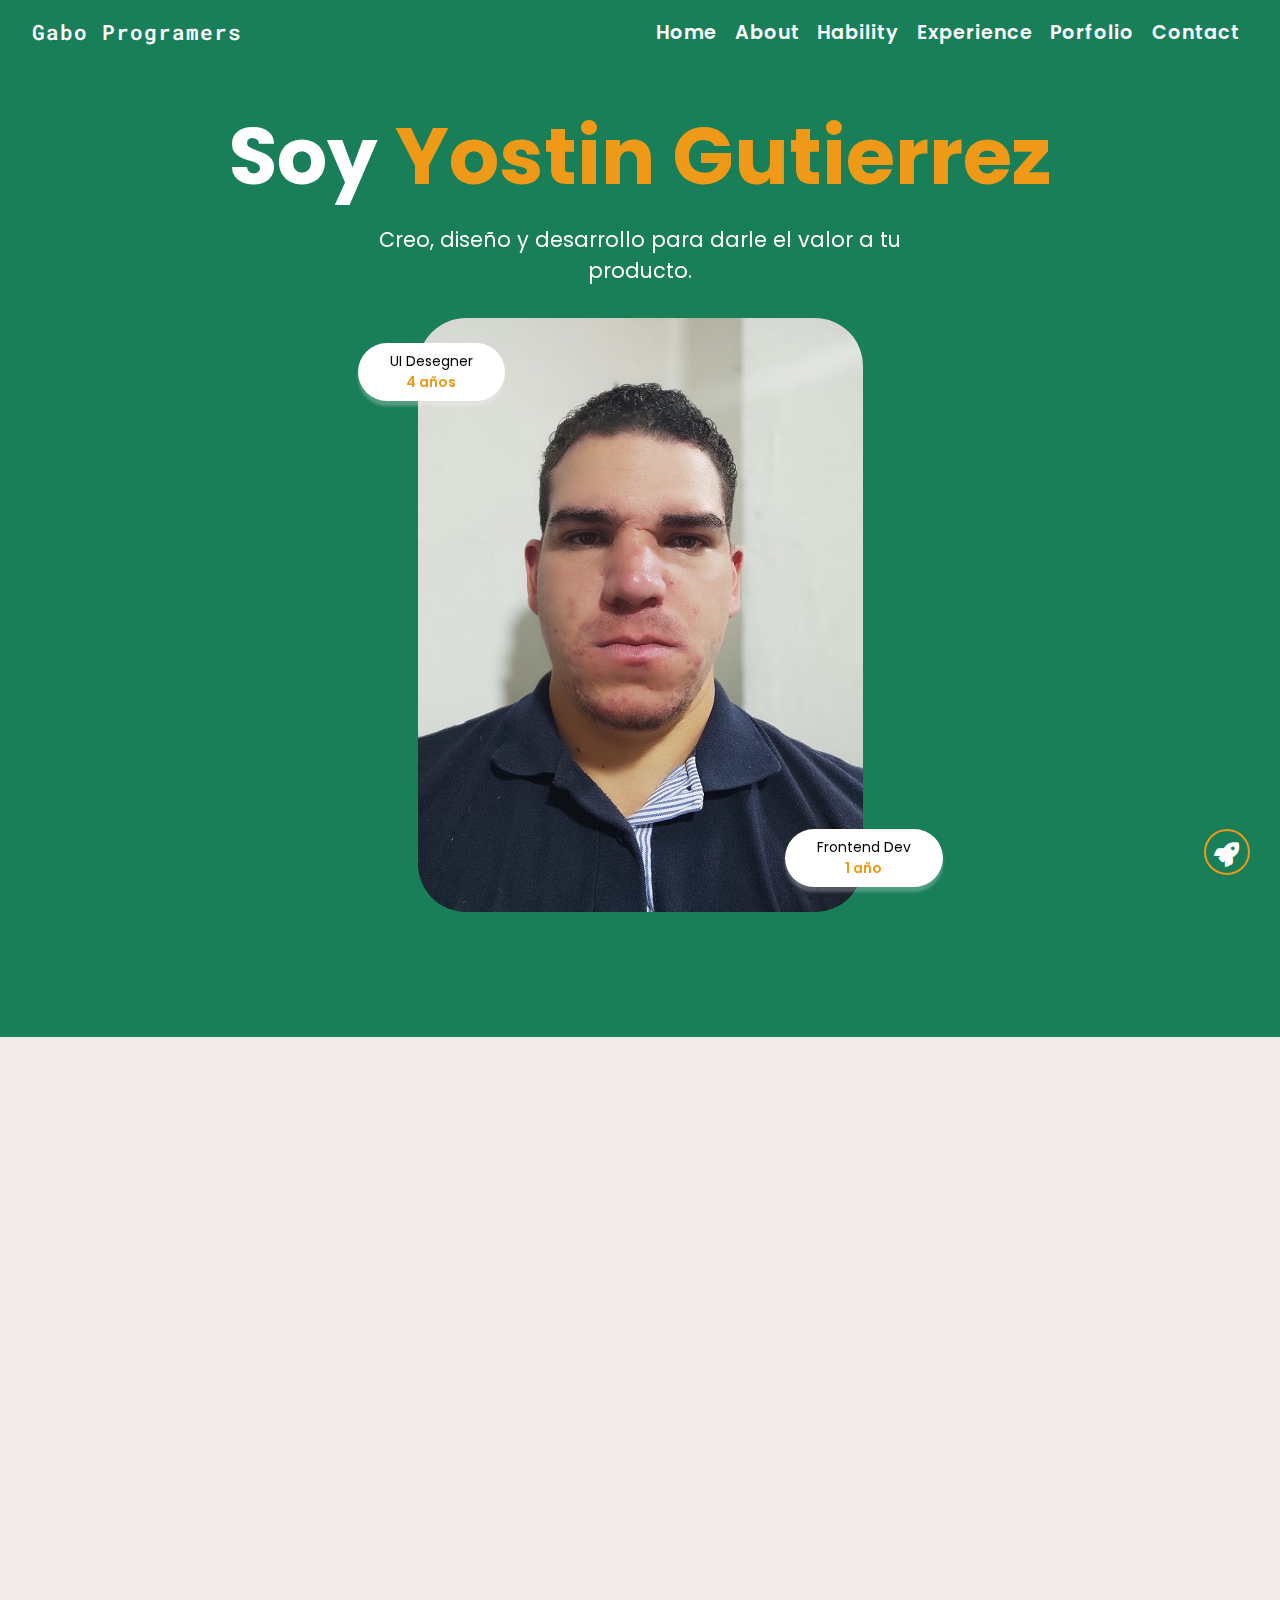
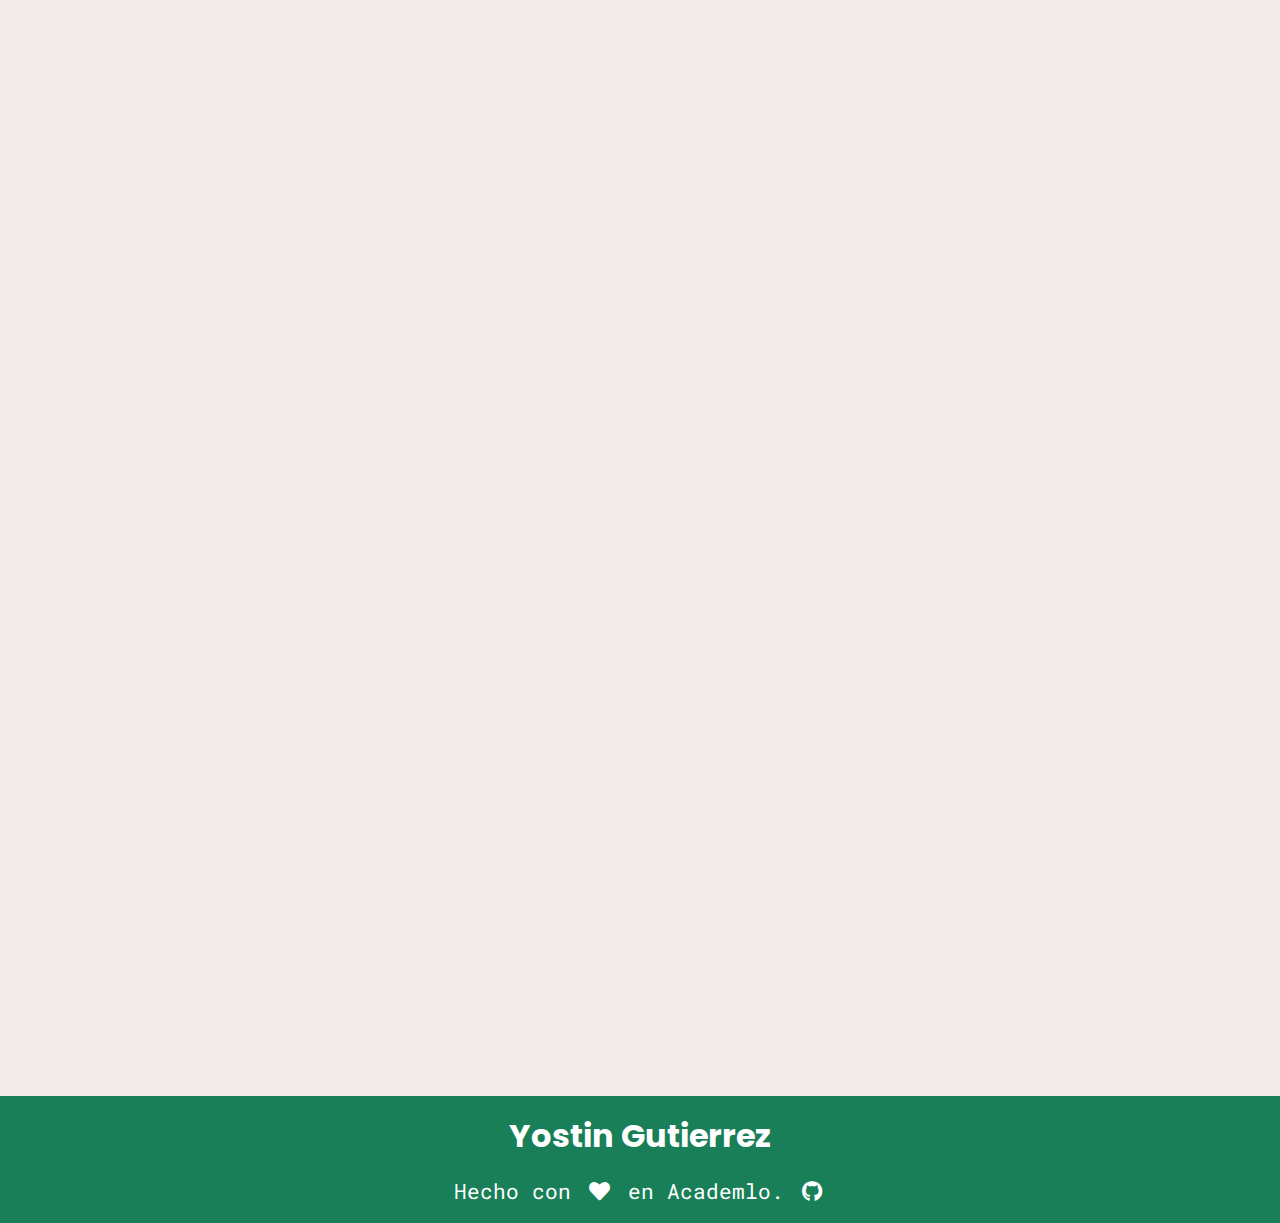
==== commit 7af824e1: "final del portafolio" ====
--- a/index.html
+++ b/index.html
@@ -7,11 +7,12 @@
     <title>Porfolio - Yostin</title>
 
     <!-- icon web -->
-    <link rel="icon" href="./Logos-Imágenes/react.png">
+    <link rel="icon" type="img/png" href="./Logos-Imágenes/JavaScript.png">
 
     <!-- cdn´s -->
     <link rel="stylesheet" href="https://cdnjs.cloudflare.com/ajax/libs/font-awesome/5.15.4/css/all.min.css" />
     <link rel="stylesheet" href="https://cdn.jsdelivr.net/npm/swiper@8/swiper-bundle.min.css" />
+    <link href="https://unpkg.com/aos@2.3.1/dist/aos.css" rel="stylesheet" />
 
     <!-- style -->
     <link rel="stylesheet" href="./src/style.css">
@@ -48,7 +49,7 @@
     </section>
     
     <section class="profile" id="home">
-        <div class="content__profile">
+        <div class="content__profile"  data-aos="fade-right">
             <div class="photo__profile">
               <p class="uiD">
                 UI Desegner
@@ -79,7 +80,7 @@
             </div>
         </div>
 
-        <div class="content__socials">
+        <div class="content__socials" data-aos="fade-left">
             <div class="social">
               <div class="redes">
                 <svg
@@ -139,7 +140,7 @@
         <div class="border-right"></div>
     </section>
 
-    <section class="colaboration">
+    <section class="colaboration" data-aos="flip-up">
         <h3 class="question">
             ¿Te gustaria que colaboraramos juntos creando proyectos increibles?
         </h3>
@@ -150,7 +151,7 @@
         </div>
     </section>
 
-    <section class="about" id="about">
+    <section class="about" id="about" data-aos="zoom-in-right">
       <div class="content-about">
         <h2 class="about__title subTitle">
             Acerca de mí
@@ -178,7 +179,7 @@
       </div>
     </section>
 
-    <section class="studie" id="studie">
+    <section class="studie" id="studie" data-aos="zoom-in-left">
         <h2 class="studies__title subTitle">
             Estudios
         </h2>
@@ -218,7 +219,7 @@
         </div>
     </section>
 
-    <section class="content__skills" id="hability">
+    <section class="content__skills" id="hability" data-aos="zoom-out">
         <h2 class="skill__title subTitle"> Mis habilidades</h2>
         <div class="skill">
             <div class="skill__range">
@@ -263,7 +264,7 @@
         </div>
     </section>
 
-    <section class="experience" id="experience">
+    <section class="experience" id="experience" data-aos="fade-up" data-aos-duration="3000">
         <h2 class="exp__title subTitle"> Experiencia</h2>
 
         <!-- Slider main container -->
@@ -367,7 +368,9 @@
         </div>
     </section>
 
-    <section class="porfolio" id="porfolio">
+    <section class="porfolio" id="porfolio" data-aos="fade-left"
+    data-aos-offset="300"
+    data-aos-easing="ease-in-sine">
       <h2 class="porfolio__sub-title subTitle"> Mi porfolio</h2>
 
       <div class="porfolio__cards">
@@ -378,7 +381,9 @@
       </div>
     </section>
 
-    <section class="contact" id="contact">
+    <section class="contact" id="contact" data-aos="fade-right"
+    data-aos-offset="300"
+    data-aos-easing="ease-in-sine">
         <h2 class="contact__title subTitle">Contacto</h2>
 
         <div class="contact__items">
@@ -424,7 +429,14 @@
 
     <!-- scripts -->
     <script src="./src/main.js"></script>
+    <script src="https://unpkg.com/aos@2.3.1/dist/aos.js"></script>
     <script src="https://cdn.jsdelivr.net/npm/swiper@8/swiper-bundle.min.js"></script>
+    <script>
+      AOS.init({
+        duration: 1000,
+        once: false,
+      });
+    </script>
     <script>
       const swiper = new Swiper('.swiper-hero', {
         // Optional parameters
--- a/src/style.css
+++ b/src/style.css
@@ -22,6 +22,16 @@
     user-select: none;
 }
 
+::-webkit-scrollbar {
+    width: 10px;
+    background-color: var(--primaryColor);
+}
+::-webkit-scrollbar-thumb {
+    background-color: var(--secondColor);
+    border-radius: 10px;
+    border: 3px solid var(--textBodyColor);
+}
+
 html {
     scroll-behavior: smooth;
     scroll-padding-top: 4rem;
@@ -34,6 +44,7 @@
 section {
     width: 100%;
     display: flex;
+    overflow: hidden;
     justify-content: center;
     align-items: center;
     flex-direction: column;
@@ -63,6 +74,7 @@
     align-items: center;
     flex-direction: column;
     margin: auto;
+    overflow: hidden;
 }
 
 .arrow {
@@ -129,6 +141,7 @@
     height: 50px;
     padding: 2rem 2rem;
     position: fixed;
+    overflow: hidden;
     top: 0;
     left: 0;
     z-index: 2000;
@@ -970,7 +983,7 @@
 
 /* @media (min-width: 900px) */
 
-@media (min-width: 880px) {
+@media (min-width: 800px) {
 
     .icons {
         display: none;
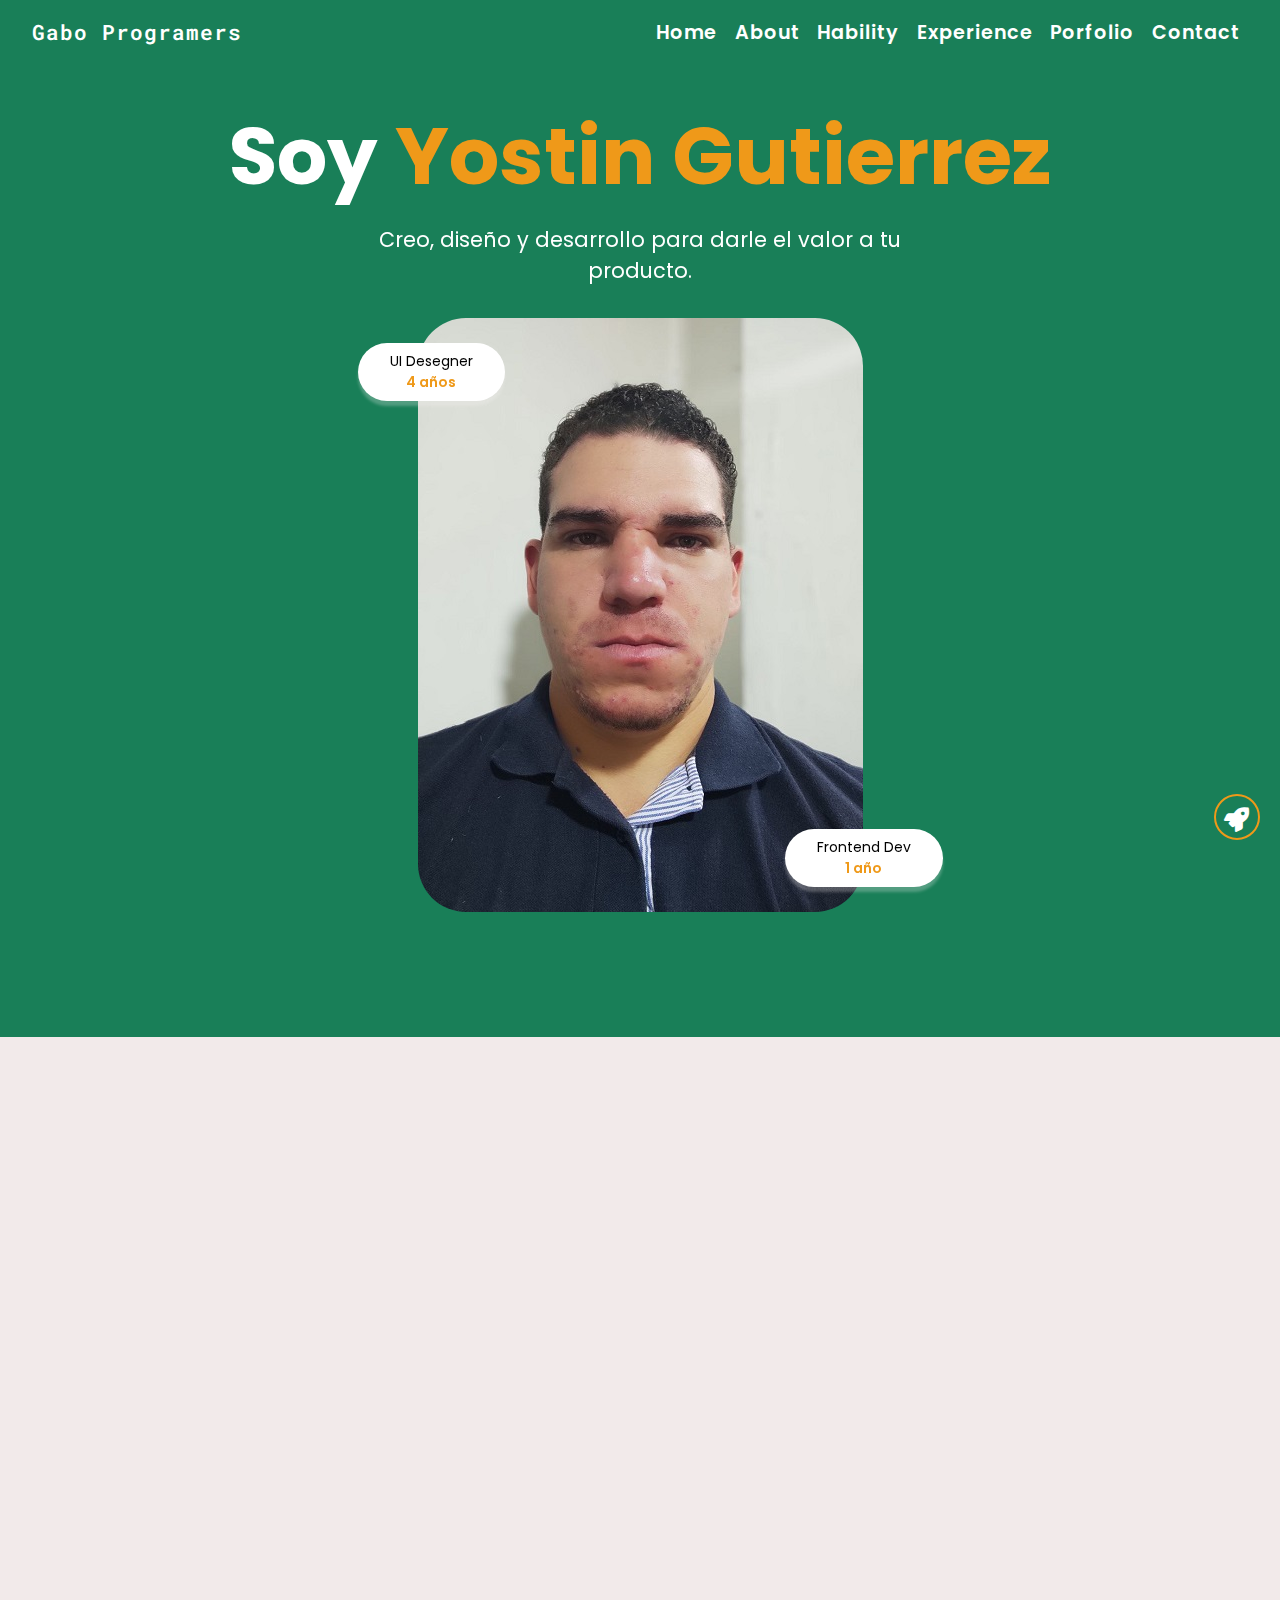
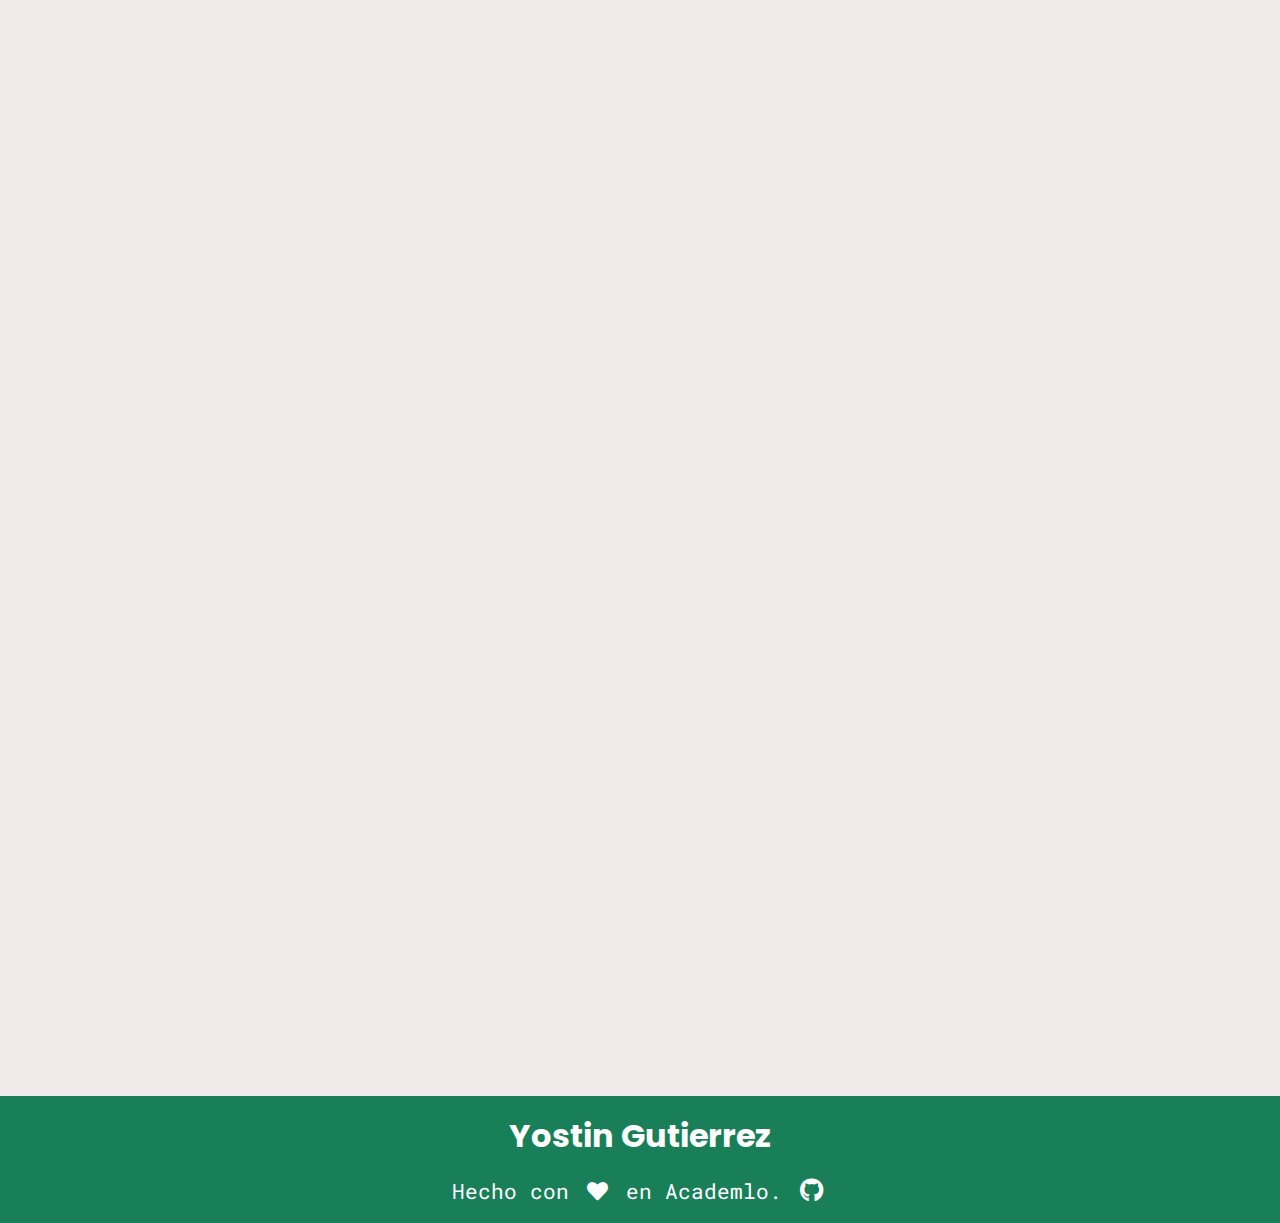
==== commit 635558ae: "arreglos en iconos" ====
--- a/index.html
+++ b/index.html
@@ -1,22 +1,24 @@
 <!DOCTYPE html>
 <html lang="en">
+
 <head>
-    <meta charset="UTF-8">
-    <meta http-equiv="X-UA-Compatible" content="IE=edge">
-    <meta name="viewport" content="width=device-width, initial-scale=1.0">
-    <title>Porfolio - Yostin</title>
-
-    <!-- icon web -->
-    <link rel="icon" type="img/png" href="./Logos-Imágenes/JavaScript.png">
-
-    <!-- cdn´s -->
-    <link rel="stylesheet" href="https://cdnjs.cloudflare.com/ajax/libs/font-awesome/5.15.4/css/all.min.css" />
-    <link rel="stylesheet" href="https://cdn.jsdelivr.net/npm/swiper@8/swiper-bundle.min.css" />
-    <link href="https://unpkg.com/aos@2.3.1/dist/aos.css" rel="stylesheet" />
-
-    <!-- style -->
-    <link rel="stylesheet" href="./src/style.css">
+  <meta charset="UTF-8">
+  <meta http-equiv="X-UA-Compatible" content="IE=edge">
+  <meta name="viewport" content="width=device-width, initial-scale=1.0">
+  <title>Porfolio - Yostin</title>
+
+  <!-- icon web -->
+  <link rel="icon" type="img/png" href="./Logos-Imágenes/JavaScript.png">
+
+  <!-- cdn´s -->
+  <link rel="stylesheet" href="https://cdnjs.cloudflare.com/ajax/libs/font-awesome/5.15.4/css/all.min.css" />
+  <link rel="stylesheet" href="https://cdn.jsdelivr.net/npm/swiper@8/swiper-bundle.min.css" />
+  <link href="https://unpkg.com/aos@2.3.1/dist/aos.css" rel="stylesheet" />
+
+  <!-- style -->
+  <link rel="stylesheet" href="./src/style.css">
 </head>
+
 <body>
 
   <div class="content">
@@ -29,7 +31,7 @@
       <i class="fas fa-rocket"></i>
     </div>
 
-    <section>
+    <section class="nav">
       <nav class="navbar">
         <a href="#" class="logo">Gabo Programers</a>
 
@@ -47,330 +49,314 @@
         </div>
       </nav>
     </section>
-    
+
     <section class="profile" id="home">
-        <div class="content__profile"  data-aos="fade-right">
-            <div class="photo__profile">
-              <p class="uiD">
-                UI Desegner
-                <span class="years">4 años</span>
-              </p>
-
-              <div class="profile__img">
-                <img src="./Logos-Imágenes/yostin-mobile.jpg" alt="yostin" class="mobile"/>
-                <img src="./Logos-Imágenes/yostin-desktop.jpg" alt="yostin" class="desktop"/>
-              </div>
-
-              <p class="tecnology">
-                Frontend Dev
-                <span class="years"> 1 año</span>
-              </p>
-            </div>
-
-            <div class="content__title">
-              <div class="title">
-                <h1>Soy <span class="years">Yostin Gutierrez</span></h1>
-              </div>
-
-              <div class="description">
-                <p class="description__paragraph">
-                  Creo, diseño y desarrollo para darle el valor a tu producto.
-                </p>
-              </div>
-            </div>
-        </div>
-
-        <div class="content__socials" data-aos="fade-left">
-            <div class="social">
-              <div class="redes">
-                <svg
-                  width="24"
-                  height="24"
-                  viewBox="0 0 24 24"
-                  fill="none"
-                  xmlns="http://www.w3.org/2000/svg"
-                >
-                  <g clip-path="url(#clip0_55_764)">
-                    <path
-                      d="M5.74446 21H1.39071V6.9795H5.74446V21ZM3.56496 5.067C2.17296 5.067 1.04346 3.9135 1.04346 2.5215C1.04346 1.85276 1.30911 1.2114 1.78199 0.73853C2.25486 0.265657 2.89621 0 3.56496 0C4.2337 0 4.87505 0.265657 5.34793 0.73853C5.8208 1.2114 6.08646 1.85276 6.08646 2.5215C6.08646 3.9135 4.95696 5.067 3.56496 5.067ZM22.039 21H17.695V14.175C17.695 12.5482 17.662 10.4625 15.4315 10.4625C13.168 10.4625 12.8207 12.2295 12.8207 14.058V21H8.47146V6.9795H12.6467V8.892H12.7075C13.2887 7.79025 14.7085 6.62775 16.8265 6.62775C21.2327 6.62775 22.0427 9.5295 22.0427 13.2983V21H22.039Z"
-                      fill="#197F5B"
-                    />
-                  </g>
-                  <defs>
-                    <clipPath id="clip0_55_764">
-                      <rect width="24" height="24" fill="white" />
-                    </clipPath>
-                  </defs>
-                </svg>
-              </div>
-
-              <div class="redes">
-                <svg
-                  width="24"
-                  height="24"
-                  viewBox="0 0 24 24"
-                  fill="none"
-                  xmlns="http://www.w3.org/2000/svg"
-                >
+      <div class="content__profile" data-aos="fade-right">
+        <div class="photo__profile">
+          <p class="uiD">
+            UI Desegner
+            <span class="years">4 años</span>
+          </p>
+
+          <div class="profile__img">
+            <img src="./Logos-Imágenes/yostin-mobile.jpg" alt="yostin" class="mobile" />
+            <img src="./Logos-Imágenes/yostin-desktop.jpg" alt="yostin" class="desktop" />
+          </div>
+
+          <p class="tecnology">
+            Frontend Dev
+            <span class="years"> 1 año</span>
+          </p>
+        </div>
+
+        <div class="content__title">
+          <div class="title">
+            <h1>Soy <span class="years">Yostin Gutierrez</span></h1>
+          </div>
+
+          <div class="description">
+            <p class="description__paragraph">
+              Creo, diseño y desarrollo para darle el valor a tu producto.
+            </p>
+          </div>
+        </div>
+      </div>
+
+      <div class="content__socials" data-aos="fade-left">
+        <div class="social">
+          <div class="redes">
+            <a href="https://www.linkedin.com/in/gabriel-gutierrez-63b1321b6/" target="_blank" title="linkedin">
+              <svg width="24" height="24" viewBox="0 0 24 24" fill="none" xmlns="http://www.w3.org/2000/svg">
+                <g clip-path="url(#clip0_55_764)">
                   <path
-                    d="M12.0001 8.87579C10.2798 8.87579 8.8759 10.2797 8.8759 12C8.8759 13.7203 10.2798 15.1242 12.0001 15.1242C13.7204 15.1242 15.1243 13.7203 15.1243 12C15.1243 10.2797 13.7204 8.87579 12.0001 8.87579ZM21.3704 12C21.3704 10.7063 21.3822 9.42423 21.3095 8.13282C21.2368 6.63282 20.8947 5.30157 19.7978 4.2047C18.6986 3.10548 17.3697 2.76564 15.8697 2.69298C14.5759 2.62033 13.2939 2.63204 12.0025 2.63204C10.7087 2.63204 9.42668 2.62033 8.13527 2.69298C6.63527 2.76564 5.30402 3.10783 4.20714 4.2047C3.10792 5.30392 2.76808 6.63282 2.69542 8.13282C2.62277 9.42657 2.63449 10.7086 2.63449 12C2.63449 13.2914 2.62277 14.5758 2.69542 15.8672C2.76808 17.3672 3.11027 18.6984 4.20714 19.7953C5.30636 20.8945 6.63527 21.2344 8.13527 21.307C9.42902 21.3797 10.7111 21.368 12.0025 21.368C13.2962 21.368 14.5782 21.3797 15.8697 21.307C17.3697 21.2344 18.7009 20.8922 19.7978 19.7953C20.897 18.6961 21.2368 17.3672 21.3095 15.8672C21.3845 14.5758 21.3704 13.2938 21.3704 12V12ZM12.0001 16.807C9.33996 16.807 7.19308 14.6602 7.19308 12C7.19308 9.33985 9.33996 7.19298 12.0001 7.19298C14.6603 7.19298 16.8072 9.33985 16.8072 12C16.8072 14.6602 14.6603 16.807 12.0001 16.807ZM17.004 8.11876C16.3829 8.11876 15.8814 7.6172 15.8814 6.99611C15.8814 6.37501 16.3829 5.87345 17.004 5.87345C17.6251 5.87345 18.1267 6.37501 18.1267 6.99611C18.1269 7.14359 18.098 7.28966 18.0416 7.42595C17.9853 7.56224 17.9026 7.68607 17.7983 7.79036C17.694 7.89464 17.5702 7.97733 17.4339 8.03368C17.2976 8.09003 17.1515 8.11895 17.004 8.11876V8.11876Z"
-                    fill="#197F5B"
-                  />
-                </svg>
-              </div>
-
-              <div class="redes">
-                <svg
-                  width="24"
-                  height="24"
-                  viewBox="0 0 24 24"
-                  fill="none"
-                  xmlns="http://www.w3.org/2000/svg"
-                >
-                  <path
-                    d="M21.7499 5.96017C21.0327 6.26954 20.2522 6.4922 19.4483 6.57892C20.283 6.08306 20.908 5.2997 21.2061 4.37579C20.4229 4.8417 19.5649 5.16841 18.6702 5.34142C18.2962 4.94163 17.844 4.62315 17.3415 4.40581C16.8391 4.18847 16.2973 4.07693 15.7499 4.07813C13.535 4.07813 11.7538 5.87345 11.7538 8.07658C11.7538 8.38595 11.7913 8.69533 11.8522 8.99298C8.53584 8.81954 5.57802 7.23517 3.61162 4.80939C3.25332 5.42137 3.06556 6.1182 3.06787 6.82736C3.06787 8.21486 3.77334 9.43829 4.84912 10.1578C4.21515 10.1329 3.59602 9.9586 3.04209 9.64923V9.69845C3.04209 11.6414 4.41553 13.2516 6.24599 13.6219C5.9023 13.7112 5.54874 13.7568 5.19365 13.7578C4.93349 13.7578 4.6874 13.732 4.43896 13.6969C4.94521 15.2813 6.41943 16.4321 8.1749 16.4696C6.80146 17.5453 5.08115 18.1781 3.21318 18.1781C2.87803 18.1781 2.56865 18.1664 2.24756 18.1289C4.01943 19.2656 6.12177 19.9219 8.38583 19.9219C15.7358 19.9219 19.7577 13.8328 19.7577 8.54767C19.7577 8.37423 19.7577 8.20079 19.746 8.02736C20.5241 7.45782 21.2061 6.75236 21.7499 5.96017Z"
-                    fill="#197F5B"
-                  />
-                </svg>
-              </div>
-            </div>
-        </div>
-
-        <div class="border-left"></div>
-        <div class="border-right"></div>
+                    d="M5.74446 21H1.39071V6.9795H5.74446V21ZM3.56496 5.067C2.17296 5.067 1.04346 3.9135 1.04346 2.5215C1.04346 1.85276 1.30911 1.2114 1.78199 0.73853C2.25486 0.265657 2.89621 0 3.56496 0C4.2337 0 4.87505 0.265657 5.34793 0.73853C5.8208 1.2114 6.08646 1.85276 6.08646 2.5215C6.08646 3.9135 4.95696 5.067 3.56496 5.067ZM22.039 21H17.695V14.175C17.695 12.5482 17.662 10.4625 15.4315 10.4625C13.168 10.4625 12.8207 12.2295 12.8207 14.058V21H8.47146V6.9795H12.6467V8.892H12.7075C13.2887 7.79025 14.7085 6.62775 16.8265 6.62775C21.2327 6.62775 22.0427 9.5295 22.0427 13.2983V21H22.039Z"
+                    fill="#197F5B" />
+                </g>
+                <defs>
+                  <clipPath id="clip0_55_764">
+                    <rect width="24" height="24" fill="white" />
+                  </clipPath>
+                </defs>
+              </svg>
+            </a>
+          </div>
+
+          <div class="redes">
+            <a href="#" title="Instagran">
+              <svg width="24" height="24" viewBox="0 0 24 24" fill="none" xmlns="http://www.w3.org/2000/svg">
+                <path
+                  d="M12.0001 8.87579C10.2798 8.87579 8.8759 10.2797 8.8759 12C8.8759 13.7203 10.2798 15.1242 12.0001 15.1242C13.7204 15.1242 15.1243 13.7203 15.1243 12C15.1243 10.2797 13.7204 8.87579 12.0001 8.87579ZM21.3704 12C21.3704 10.7063 21.3822 9.42423 21.3095 8.13282C21.2368 6.63282 20.8947 5.30157 19.7978 4.2047C18.6986 3.10548 17.3697 2.76564 15.8697 2.69298C14.5759 2.62033 13.2939 2.63204 12.0025 2.63204C10.7087 2.63204 9.42668 2.62033 8.13527 2.69298C6.63527 2.76564 5.30402 3.10783 4.20714 4.2047C3.10792 5.30392 2.76808 6.63282 2.69542 8.13282C2.62277 9.42657 2.63449 10.7086 2.63449 12C2.63449 13.2914 2.62277 14.5758 2.69542 15.8672C2.76808 17.3672 3.11027 18.6984 4.20714 19.7953C5.30636 20.8945 6.63527 21.2344 8.13527 21.307C9.42902 21.3797 10.7111 21.368 12.0025 21.368C13.2962 21.368 14.5782 21.3797 15.8697 21.307C17.3697 21.2344 18.7009 20.8922 19.7978 19.7953C20.897 18.6961 21.2368 17.3672 21.3095 15.8672C21.3845 14.5758 21.3704 13.2938 21.3704 12V12ZM12.0001 16.807C9.33996 16.807 7.19308 14.6602 7.19308 12C7.19308 9.33985 9.33996 7.19298 12.0001 7.19298C14.6603 7.19298 16.8072 9.33985 16.8072 12C16.8072 14.6602 14.6603 16.807 12.0001 16.807ZM17.004 8.11876C16.3829 8.11876 15.8814 7.6172 15.8814 6.99611C15.8814 6.37501 16.3829 5.87345 17.004 5.87345C17.6251 5.87345 18.1267 6.37501 18.1267 6.99611C18.1269 7.14359 18.098 7.28966 18.0416 7.42595C17.9853 7.56224 17.9026 7.68607 17.7983 7.79036C17.694 7.89464 17.5702 7.97733 17.4339 8.03368C17.2976 8.09003 17.1515 8.11895 17.004 8.11876V8.11876Z"
+                  fill="#197F5B" />
+              </svg>
+            </a>
+          </div>
+
+          <div class="redes">
+            <a href="#" title="Twetter">
+              <svg width="24" height="24" viewBox="0 0 24 24" fill="none" xmlns="http://www.w3.org/2000/svg">
+                <path
+                  d="M21.7499 5.96017C21.0327 6.26954 20.2522 6.4922 19.4483 6.57892C20.283 6.08306 20.908 5.2997 21.2061 4.37579C20.4229 4.8417 19.5649 5.16841 18.6702 5.34142C18.2962 4.94163 17.844 4.62315 17.3415 4.40581C16.8391 4.18847 16.2973 4.07693 15.7499 4.07813C13.535 4.07813 11.7538 5.87345 11.7538 8.07658C11.7538 8.38595 11.7913 8.69533 11.8522 8.99298C8.53584 8.81954 5.57802 7.23517 3.61162 4.80939C3.25332 5.42137 3.06556 6.1182 3.06787 6.82736C3.06787 8.21486 3.77334 9.43829 4.84912 10.1578C4.21515 10.1329 3.59602 9.9586 3.04209 9.64923V9.69845C3.04209 11.6414 4.41553 13.2516 6.24599 13.6219C5.9023 13.7112 5.54874 13.7568 5.19365 13.7578C4.93349 13.7578 4.6874 13.732 4.43896 13.6969C4.94521 15.2813 6.41943 16.4321 8.1749 16.4696C6.80146 17.5453 5.08115 18.1781 3.21318 18.1781C2.87803 18.1781 2.56865 18.1664 2.24756 18.1289C4.01943 19.2656 6.12177 19.9219 8.38583 19.9219C15.7358 19.9219 19.7577 13.8328 19.7577 8.54767C19.7577 8.37423 19.7577 8.20079 19.746 8.02736C20.5241 7.45782 21.2061 6.75236 21.7499 5.96017Z"
+                  fill="#197F5B" />
+              </svg>
+            </a>
+          </div>
+        </div>
+      </div>
+
+      <div class="border-left"></div>
+      <div class="border-right"></div>
     </section>
 
     <section class="colaboration" data-aos="flip-up">
-        <h3 class="question">
-            ¿Te gustaria que colaboraramos juntos creando proyectos increibles?
-        </h3>
-        
-        <div class="email-contact">
-            <input type="text" placeholder="Deja tu correo aqui...">
-            <button class="btn">¡Listo!</button>
-        </div>
+      <h3 class="question">
+        ¿Te gustaria que colaboraramos juntos creando proyectos increibles?
+      </h3>
+
+      <div class="email-contact">
+        <input type="text" placeholder="Deja tu correo aqui...">
+        <button class="btn">¡Listo!</button>
+      </div>
     </section>
 
     <section class="about" id="about" data-aos="zoom-in-right">
       <div class="content-about">
         <h2 class="about__title subTitle">
-            Acerca de mí
+          Acerca de mí
         </h2>
 
         <article>
-            <p class="about__paragraph">
-                Mi nombre es <b>Yostin Gutierrez</b> soy amante a la programacion y desarrollo codigo
-                desde hace <strong>1 año</strong>
-            </p>
-            <p class="about__paragraph">
-                Hace poco tiempo comence con un <b>bootcam</b> en <strong>Academlo</strong>
-                con el cual eh desarrollado habilidades muy buenas en el ambito de la programacion
-                y el desarrollo web..!! <br><br>
-                En el siguiente link podras encontrar y descargar mi <b>CV</b><i class="fa fa-arrow-down arrow"></i>
-
-
-            </p>
+          <p class="about__paragraph">
+            Mi nombre es <b>Yostin Gutierrez</b> soy amante a la programacion y desarrollo codigo
+            desde hace <strong>1 año</strong>
+          </p>
+          <p class="about__paragraph">
+            Hace poco tiempo comence con un <b>bootcam</b> en <strong>Academlo</strong>
+            con el cual eh desarrollado habilidades muy buenas en el ambito de la programacion
+            y el desarrollo web..!! <br><br>
+            En el siguiente link podras encontrar y descargar mi <b>CV</b><i class="fa fa-arrow-down arrow"></i>
+
+
+          </p>
         </article>
 
         <div class="content__download">
-            <i class="fa fa-arrow-down icon"></i>
-            <a href="#" class="download" download="Yostin CV">Descargar CV</a>
+          <i class="fa fa-arrow-down icon"></i>
+          <a href="./src/pdf/Curriculum profesional formal negro y azul .pdf" class="download" download="Yostin CV"
+            title="descargar CV">Descargar CV</a>
         </div>
       </div>
     </section>
 
     <section class="studie" id="studie" data-aos="zoom-in-left">
-        <h2 class="studies__title subTitle">
-            Estudios
-        </h2>
-
-        <div class="studies__experience">
-            <div class="hability">
-                <img src="../Logos-Imágenes/Tec.png" alt="tec">
-
-                <h3 class="hability__subtitle">
-                    Tec de monterrey
-                </h3>
-
-                <p class="hability__date">
-                    2014 - 2020
-                </p>
-
-                <p class="hability__description">
-                    Licenciatura en diseño industrial.
-                </p>
-            </div>
-
-            <div class="hability">
-              <img src="./Logos-Imágenes/logo_academlo.png" alt="academlo">
-
-              <h3 class="hability__subtitle">
-                  Academlo
-              </h3>
-
-              <p class="hability__date">
-                  2021 - 2022
-              </p>
-
-              <p class="hability__description">
-                  Programador web full stack.
-              </p>
-          </div>
-        </div>
+      <h2 class="studies__title subTitle">
+        Estudios
+      </h2>
+
+      <div class="studies__experience">
+        <div class="hability">
+          <img src="../Logos-Imágenes/Tec.png" alt="tec">
+
+          <h3 class="hability__subtitle">
+            Tec de monterrey
+          </h3>
+
+          <p class="hability__date">
+            2014 - 2020
+          </p>
+
+          <p class="hability__description">
+            Licenciatura en diseño industrial.
+          </p>
+        </div>
+
+        <div class="hability">
+          <img src="./Logos-Imágenes/logo_academlo.png" alt="academlo">
+
+          <h3 class="hability__subtitle">
+            Academlo
+          </h3>
+
+          <p class="hability__date">
+            2021 - 2022
+          </p>
+
+          <p class="hability__description">
+            Programador web full stack.
+          </p>
+        </div>
+      </div>
     </section>
 
     <section class="content__skills" id="hability" data-aos="zoom-out">
-        <h2 class="skill__title subTitle"> Mis habilidades</h2>
-        <div class="skill">
-            <div class="skill__range">
-                <p class="skill__subtitle">
-                Web desing
-                </p>
-                <span class="skill__percentage">80%</span>
-            </div>
-            <div class="skill__progress">
-                <span></span>
-            </div>
-
-            <div class="skill__range">
-                <p class="skill__subtitle">
-                Interaction Desing
-                </p>
-                <span class="skill__percentage">95%</span>
-            </div>
-            <div class="skill__progress">
-                <span></span>
-            </div>
-
-            <div class="skill__range">
-                <p class="skill__subtitle">
-                UX
-                </p>
-                <span class="skill__percentage">90%</span>
-            </div>
-            <div class="skill__progress">
-                <span></span>
-            </div>
-
-            <div class="skill__range">
-                <p class="skill__subtitle">
-                Frameworks
-                </p>
-                <span class="skill__percentage">75%</span>
-            </div>
-            <div class="skill__progress">
-                <span></span>
-            </div>
-        </div>
+      <h2 class="skill__title subTitle"> Mis habilidades</h2>
+      <div class="skill">
+        <div class="skill__range">
+          <p class="skill__subtitle">
+            Web desing
+          </p>
+          <span class="skill__percentage">80%</span>
+        </div>
+        <div class="skill__progress">
+          <span></span>
+        </div>
+
+        <div class="skill__range">
+          <p class="skill__subtitle">
+            Interaction Desing
+          </p>
+          <span class="skill__percentage">95%</span>
+        </div>
+        <div class="skill__progress">
+          <span></span>
+        </div>
+
+        <div class="skill__range">
+          <p class="skill__subtitle">
+            UX
+          </p>
+          <span class="skill__percentage">90%</span>
+        </div>
+        <div class="skill__progress">
+          <span></span>
+        </div>
+
+        <div class="skill__range">
+          <p class="skill__subtitle">
+            Frameworks
+          </p>
+          <span class="skill__percentage">75%</span>
+        </div>
+        <div class="skill__progress">
+          <span></span>
+        </div>
+      </div>
     </section>
 
     <section class="experience" id="experience" data-aos="fade-up" data-aos-duration="3000">
-        <h2 class="exp__title subTitle"> Experiencia</h2>
-
-        <!-- Slider main container -->
-        <div class="swiper swiper-hero">
-          <!-- Additional required wrapper -->
-          <div class="swiper-wrapper">
-            <!-- Slides -->
-            <div class="swiper-slide">
-              <div class="slide-card">
-                <img src="./Logos-Imágenes/html-grande.png" alt="html">
-                <p class="slide-title">
-                  HTML
-                </p>
-                <p class="slide-time">
-                  1 año
-                </p>
-              </div>
-            </div>
-
-            <div class="swiper-slide">
-              <div class="slide-card">
-                <img src="./Logos-Imágenes/css.png" alt="css">
-                <p class="slide-title">
-                  Css
-                </p>
-                <p class="slide-time">
-                  1 Año
-                </p>
-              </div>
-            </div>
-
-            <div class="swiper-slide">
-              <div class="slide-card">
-                <img src="./Logos-Imágenes/JavaScript.png" alt="JavaScript">
-                <p class="slide-title">
-                  JavaScript
-                </p>
-                <p class="slide-time">
-                  1 Año
-                </p>
-              </div>
-            </div>
-
-            <div class="swiper-slide">
-              <div class="slide-card">
-                <img src="./Logos-Imágenes/json.png" alt="json">
-                <p class="slide-title">
-                  JSON - Js
-                </p>
-                <p class="slide-time">
-                  7 Meses
-                </p>
-              </div>
-            </div>
-
-            <div class="swiper-slide">
-              <div class="slide-card">
-                <img src="./Logos-Imágenes/sass.png" alt="sass">
-                <p class="slide-title">
-                  Sass - css
-                </p>
-                <p class="slide-time">
-                  4 Meses
-                </p>
-              </div>
-            </div>
-
-            <div class="swiper-slide">
-              <div class="slide-card">
-                <img src="./Logos-Imágenes/tailwind-css.png" alt="tailwindcss">
-                <p class="slide-title">
-                  tailwind - css
-                </p>
-                <p class="slide-time">
-                  4 Meses
-                </p>
-              </div>
-            </div>
-
-            <div class="swiper-slide">
-              <div class="slide-card">
-                <img src="./Logos-Imágenes/react.png" alt="react">
-                <p class="slide-title">
-                  React
-                </p>
-                <p class="slide-time">
-                  1 mes
-                </p>
-              </div>
-            </div>
-          </div>
-          <!-- If we need pagination -->
-          <div class="swiper-pagination"></div>
-
-          <!-- If we need navigation buttons -->
-          <div class="swiper-button-prev"></div>
-          <div class="swiper-button-next"></div>
-
-          <!-- If we need scrollbar -->
-          <!-- <div class="swiper-scrollbar"></div> -->
-        </div>
-    </section>
-
-    <section class="porfolio" id="porfolio" data-aos="fade-left"
-    data-aos-offset="300"
-    data-aos-easing="ease-in-sine">
+      <h2 class="exp__title subTitle"> Experiencia</h2>
+
+      <!-- Slider main container -->
+      <div class="swiper swiper-hero">
+        <!-- Additional required wrapper -->
+        <div class="swiper-wrapper">
+          <!-- Slides -->
+          <div class="swiper-slide">
+            <div class="slide-card">
+              <img src="./Logos-Imágenes/html-grande.png" alt="html">
+              <p class="slide-title">
+                HTML
+              </p>
+              <p class="slide-time">
+                1 año
+              </p>
+            </div>
+          </div>
+
+          <div class="swiper-slide">
+            <div class="slide-card">
+              <img src="./Logos-Imágenes/css.png" alt="css">
+              <p class="slide-title">
+                Css
+              </p>
+              <p class="slide-time">
+                1 Año
+              </p>
+            </div>
+          </div>
+
+          <div class="swiper-slide">
+            <div class="slide-card">
+              <img src="./Logos-Imágenes/JavaScript.png" alt="JavaScript">
+              <p class="slide-title">
+                JavaScript
+              </p>
+              <p class="slide-time">
+                1 Año
+              </p>
+            </div>
+          </div>
+
+          <div class="swiper-slide">
+            <div class="slide-card">
+              <img src="./Logos-Imágenes/json.png" alt="json">
+              <p class="slide-title">
+                JSON - Js
+              </p>
+              <p class="slide-time">
+                7 Meses
+              </p>
+            </div>
+          </div>
+
+          <div class="swiper-slide">
+            <div class="slide-card">
+              <img src="./Logos-Imágenes/sass.png" alt="sass">
+              <p class="slide-title">
+                Sass - css
+              </p>
+              <p class="slide-time">
+                4 Meses
+              </p>
+            </div>
+          </div>
+
+          <div class="swiper-slide">
+            <div class="slide-card">
+              <img src="./Logos-Imágenes/tailwind-css.png" alt="tailwindcss">
+              <p class="slide-title">
+                tailwind - css
+              </p>
+              <p class="slide-time">
+                4 Meses
+              </p>
+            </div>
+          </div>
+
+          <div class="swiper-slide">
+            <div class="slide-card">
+              <img src="./Logos-Imágenes/react.png" alt="react">
+              <p class="slide-title">
+                React
+              </p>
+              <p class="slide-time">
+                1 mes
+              </p>
+            </div>
+          </div>
+        </div>
+        <!-- If we need pagination -->
+        <div class="swiper-pagination"></div>
+
+        <!-- If we need navigation buttons -->
+        <div class="swiper-button-prev"></div>
+        <div class="swiper-button-next"></div>
+
+        <!-- If we need scrollbar -->
+        <!-- <div class="swiper-scrollbar"></div> -->
+      </div>
+    </section>
+
+    <section class="porfolio" id="porfolio" data-aos="fade-left" data-aos-offset="300" data-aos-easing="ease-in-sine">
       <h2 class="porfolio__sub-title subTitle"> Mi porfolio</h2>
 
       <div class="porfolio__cards">
@@ -381,110 +367,110 @@
       </div>
     </section>
 
-    <section class="contact" id="contact" data-aos="fade-right"
-    data-aos-offset="300"
-    data-aos-easing="ease-in-sine">
-        <h2 class="contact__title subTitle">Contacto</h2>
-
-        <div class="contact__items">
-            <div class="contact__item">
-                <div class="contact__img">
-                    <img src="../Iconos/phone.svg" alt="phone">
-                </div>
-
-                <p class="contact__description">
-                    Numero Celular
-                </p>
-
-                <span class="contact__numbers">
-                    5526895424
-                </span>
-            </div>
-
-            <div class="contact__item">
-                <div class="contact__img">
-                    <img src="../Iconos/mail.svg" alt="mail">
-                </div>
-                <p class="contact__description">
-                    Email
-                </p>
-                <span class="contact__numbers">
-                    gyostin604@gmail.com
-                </span>
-            </div>
-        </div>
+    <section class="contact" id="contact" data-aos="fade-right" data-aos-offset="300" data-aos-easing="ease-in-sine">
+      <h2 class="contact__title subTitle">Contacto</h2>
+
+      <div class="contact__items">
+        <div class="contact__item">
+          <div class="contact__img">
+            <img src="../Iconos/phone.svg" alt="phone">
+          </div>
+
+          <p class="contact__description">
+            Numero Celular
+          </p>
+
+          <span class="contact__numbers">
+            5526895424
+          </span>
+        </div>
+
+        <div class="contact__item">
+          <div class="contact__img">
+            <img src="../Iconos/mail.svg" alt="mail">
+          </div>
+          <p class="contact__description">
+            Email
+          </p>
+          <span class="contact__numbers">
+            gyostin604@gmail.com
+          </span>
+        </div>
+      </div>
     </section>
 
     <footer>
-        <div class="content-footer">
-          <h2 class="foote-title">Yostin Gutierrez</h2>
-
-          <p class="footer-paragraph">
-              Hecho con <i class="fa fa-heart"></i> en Academlo. <a href="https://github.com/GaboProgramers/porfolio-bootcam" target="_blank"><i class="fab fa-github"></i></a>
-          </p>
-        </div>
+      <div class="content-footer">
+        <h2 class="foote-title">Yostin Gutierrez</h2>
+
+        <p class="footer-paragraph">
+          Hecho con <i class="fa fa-heart"></i> en Academlo. <a
+            href="https://github.com/GaboProgramers/porfolio-bootcam" target="_blank"><i class="fab fa-github"></i></a>
+        </p>
+      </div>
     </footer>
   </div>
 
 
-    <!-- scripts -->
-    <script src="./src/main.js"></script>
-    <script src="https://unpkg.com/aos@2.3.1/dist/aos.js"></script>
-    <script src="https://cdn.jsdelivr.net/npm/swiper@8/swiper-bundle.min.js"></script>
-    <script>
-      AOS.init({
-        duration: 1000,
-        once: false,
-      });
-    </script>
-    <script>
-      const swiper = new Swiper('.swiper-hero', {
-        // Optional parameters
-        slidesPerView: 1,
-        slidesPerGroup: 1,
-        breakpoints: {
-          400: {
-            slidesPerView: 2,
-            slidesPerGroup: 2
-          },
-
-          550: {
-            slidesPerView: 3,
-            slidesPerGroup: 1
-          },
-
-          700: {
-            slidesPerView: 5,
-            slidesPerGroup: 1
-            
-          }
+  <!-- scripts -->
+  <script src="./src/main.js"></script>
+  <script src="https://unpkg.com/aos@2.3.1/dist/aos.js"></script>
+  <script src="https://cdn.jsdelivr.net/npm/swiper@8/swiper-bundle.min.js"></script>
+  <script>
+    AOS.init({
+      duration: 1000,
+      once: false,
+    });
+  </script>
+  <script>
+    const swiper = new Swiper('.swiper-hero', {
+      // Optional parameters
+      slidesPerView: 1,
+      slidesPerGroup: 1,
+      breakpoints: {
+        400: {
+          slidesPerView: 2,
+          slidesPerGroup: 2
         },
-        autoplay: {
-              delay: 7000
+
+        550: {
+          slidesPerView: 3,
+          slidesPerGroup: 1
         },
-        direction: 'horizontal',
-        loop: true,
-        disableOnInteraction: false,
-    
-        // If we need pagination
-        pagination: {
+
+        700: {
+          slidesPerView: 5,
+          slidesPerGroup: 1
+
+        }
+      },
+      autoplay: {
+        delay: 7000
+      },
+      direction: 'horizontal',
+      loop: true,
+      disableOnInteraction: false,
+
+      // If we need pagination
+      pagination: {
         el: '.swiper-pagination',
         clickable: true,
-        },
-    
-        // Navigation arrows
-        navigation: {
+      },
+
+      // Navigation arrows
+      navigation: {
         nextEl: '.swiper-button-next',
         prevEl: '.swiper-button-prev',
-        },
-    
-        // And if we need scrollbar
-        /* scrollbar: {
-        el: '.swiper-scrollbar',
-        }, */
-
-        //
+      },
+
+      // And if we need scrollbar
+      /* scrollbar: {
+      el: '.swiper-scrollbar',
+      }, */
+
+      //
     });
-    </script>
+  </script>
 </body>
+
 </html>--- a/src/style.css
+++ b/src/style.css
@@ -26,6 +26,7 @@
     width: 10px;
     background-color: var(--primaryColor);
 }
+
 ::-webkit-scrollbar-thumb {
     background-color: var(--secondColor);
     border-radius: 10px;
@@ -86,8 +87,8 @@
 #ir-arriba {
     position: fixed;
     z-index: 1000;
-    right: 30px;
-    bottom: 25px;
+    right: 20px;
+    bottom: 60px;
     background-color: var(--primaryColor);
     width: 46px;
     height: 46px;
@@ -134,6 +135,7 @@
     opacity: 1;
     visibility: visible;
 }
+
 /* ----------- */
 
 .navbar {
@@ -219,7 +221,7 @@
     cursor: pointer;
 }
 
-.bars__line, 
+.bars__line,
 .bars__line::after,
 .bars__line::before {
     position: relative;
@@ -236,7 +238,7 @@
     position: absolute;
     width: 100%;
     top: 13px;
-} 
+}
 
 .bars__line::before {
     top: -13px;
@@ -251,7 +253,7 @@
     transform: rotate(45deg);
 }
 
-.active .bars__line::before  {
+.active .bars__line::before {
     top: 0;
     transform: rotate(-45deg);
 }
@@ -393,7 +395,7 @@
     align-items: center;
 }
 
-.content__socials .social .redes {
+.content__socials .social .redes a {
     display: flex;
     justify-content: center;
     align-items: center;
@@ -401,7 +403,7 @@
     border-radius: 50%;
     background-color: #ffffff;
     margin: 1rem 0 2rem 0;
-    
+
     cursor: pointer;
 }
 
@@ -416,7 +418,7 @@
     padding: 1rem;
     border-bottom-left-radius: .5rem;
     border-bottom-right-radius: .5rem;
-    box-shadow: 5px 5px 5px 0px rgba(179,175,179,1);
+    box-shadow: 5px 5px 5px 0px rgba(179, 175, 179, 1);
     gap: 1rem;
     flex-direction: column;
     background-color: var(--backgroundColorContact);
@@ -442,7 +444,7 @@
 .colaboration .email-contact input {
     width: 90%;
     border: none;
-    padding: .5rem 1rem; 
+    padding: .5rem 1rem;
     background-color: var(--backgroundInput);
     font-weight: 400;
     border-radius: 1rem;
@@ -487,7 +489,8 @@
     gap: 1.3rem;
     margin: auto;
     margin-top: 3rem;
-    margin-bottom: 5rem; /* Eliminar */
+    margin-bottom: 5rem;
+    /* Eliminar */
     padding: 1rem;
 }
 
@@ -528,11 +531,11 @@
     padding: .5rem 1rem;
     border-radius: 1.5rem;
     cursor: pointer;
-    
+
     transition: background .3s;
 }
 
-.content__download:hover { 
+.content__download:hover {
     color: #000;
     background-color: var(--secondColor);
 }
@@ -597,7 +600,7 @@
 
     padding: 3rem 1rem;
     border-radius: 1.2rem;
-    box-shadow: 5px 5px 10px -4px rgba(153,153,153,1);
+    box-shadow: 5px 5px 10px -4px rgba(153, 153, 153, 1);
 }
 
 .hability .hability__subtitle {
@@ -683,7 +686,7 @@
 .skill .skill__progress:nth-child(2) span {
     width: 80%;
     animation: barProgress 1s ease-in;
-    
+
 }
 
 .skill .skill__progress:nth-child(4) span {
@@ -959,12 +962,16 @@
     font-weight: 400;
 }
 
-.footer-paragraph i{
+.footer-paragraph i {
     margin: 0 5px;
 }
 
 .footer-paragraph a {
     color: var(--textColorButtons);
+}
+
+.footer-paragraph .fa-github {
+    font-size: 1.5rem;
 }
 
 /* class subTitles */
@@ -993,7 +1000,7 @@
         position: static;
         width: auto;
         height: auto;
-        flex-direction: row ;
+        flex-direction: row;
         gap: 0.1rem;
         transform: translateX(0);
     }
@@ -1017,7 +1024,7 @@
         grid-column: 1 / 2;
         grid-row: 2 /3;
     }
-    
+
     .profile__img .mobile {
         display: none;
     }
@@ -1045,7 +1052,7 @@
         font-weight: 600;
     }
 
-    
+
     .photo__profile .tecnology {
         padding: .5rem 2rem;
         bottom: 25px;
@@ -1063,8 +1070,8 @@
     }
 
     .colaboration .email-contact .btn {
-    padding: .5rem 3rem;
-}
+        padding: .5rem 3rem;
+    }
 
     .about {
         width: 70%;
@@ -1102,17 +1109,17 @@
         grid-column: 1 / 2;
         grid-row: 1 / 2;
     }
-    
+
     .porfolio__cards img:nth-child(2) {
         grid-column: 2 / 3;
         grid-row: 1 / 2;
     }
-    
+
     .porfolio__cards img:nth-child(3) {
         grid-column: 3 / -1;
         grid-row: 1 / -1;
     }
-    
+
     .porfolio__cards img:nth-child(4) {
         grid-column: 1 / 2;
         grid-row: 3 / 4;
@@ -1125,7 +1132,7 @@
     footer .foote-title {
         font-size: 2rem;
     }
-    
+
     footer .footer-paragraph {
         font-size: 1.3rem;
     }
